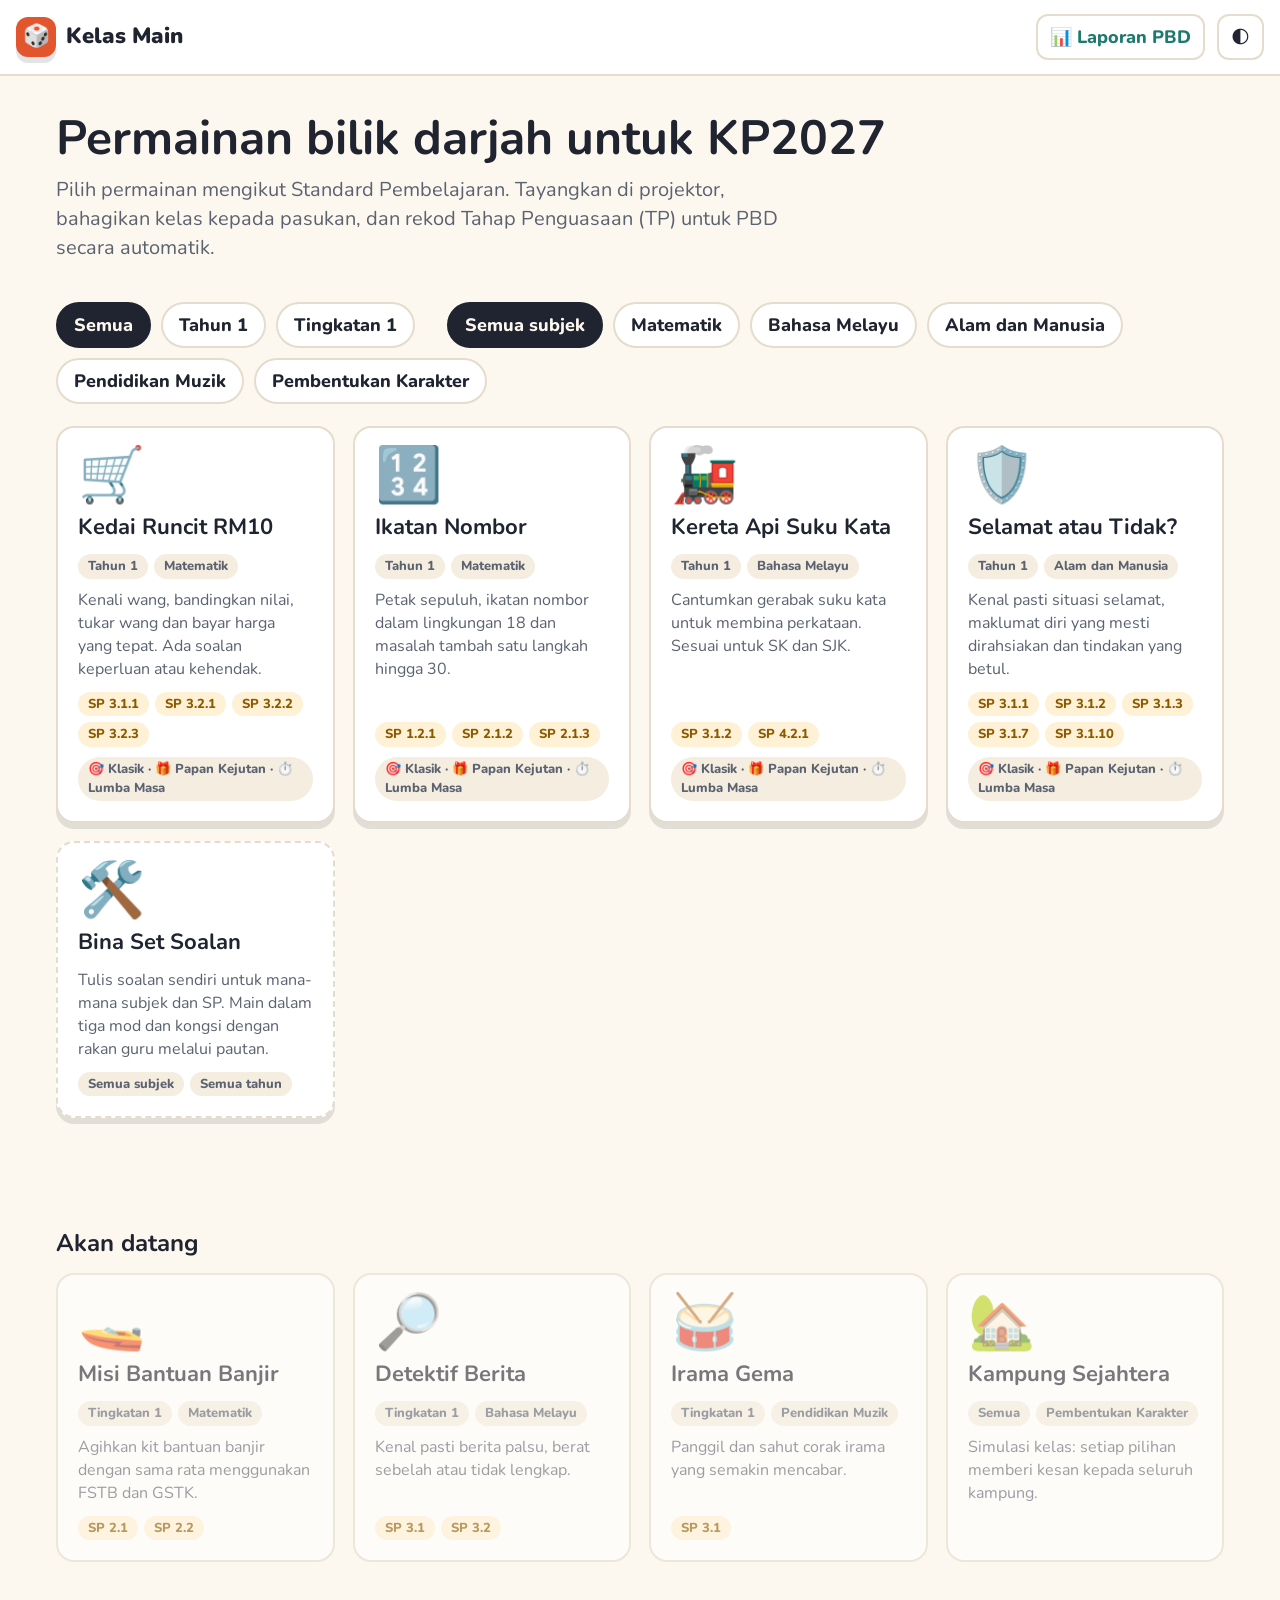
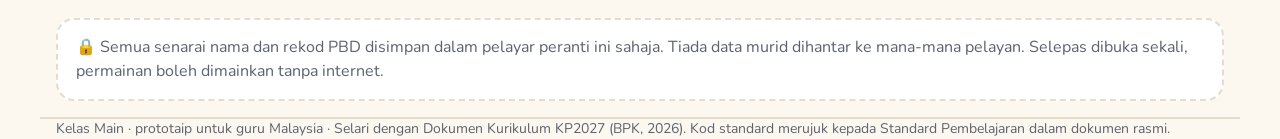
==== index.html @ 2e8f411c "Add play modes, teacher-made sets, teacher notes and big display Patterns adopted from leading class" ====
<!doctype html>
<html lang="ms">
<head>
  <meta charset="utf-8">
  <meta name="viewport" content="width=device-width, initial-scale=1">
  <title>Kelas Main</title>
  <meta name="description" content="Permainan bilik darjah percuma untuk guru Malaysia, selari dengan Kurikulum Persekolahan 2027 (KP2027). Sedia untuk projektor dan boleh digunakan tanpa internet.">
  <meta name="theme-color" content="#e2552d">
  <link rel="icon" href="icon.svg" type="image/svg+xml">
  <link rel="manifest" href="manifest.webmanifest">
  <link rel="preconnect" href="https://fonts.googleapis.com">
  <link rel="preconnect" href="https://fonts.gstatic.com" crossorigin>
  <link href="https://fonts.googleapis.com/css2?family=Nunito:wght@600;700;800;900&display=swap" rel="stylesheet">
  <link rel="stylesheet" href="css/app.css">
</head>
<body>
  <header class="topbar">
    <a class="logo" href="./"><span class="logo-mark">🎲</span>Kelas Main</a>
    <span class="spacer"></span>
    <a class="icon-btn" href="laporan.html" style="text-decoration:none">📊 Laporan PBD</a>
    <button class="icon-btn" id="theme" type="button" title="Tema terang atau gelap">🌓</button>
  </header>

  <main class="wrap">
    <section class="hero">
      <h1>Permainan bilik darjah untuk KP2027</h1>
      <p>Pilih permainan mengikut Standard Pembelajaran. Tayangkan di projektor, bahagikan kelas kepada pasukan, dan rekod Tahap Penguasaan (TP) untuk PBD secara automatik.</p>
    </section>

    <div class="filters" id="filters" role="group" aria-label="Tapis permainan"></div>
    <div class="grid" id="ready"></div>

    <h2 class="section-title" id="mineTitle" hidden>📝 Set saya</h2>
    <div class="grid" id="mine"></div>

    <h2 class="section-title">Akan datang</h2>
    <div class="grid" id="soon"></div>

    <p class="note">🔒 Semua senarai nama dan rekod PBD disimpan dalam pelayar peranti ini sahaja. Tiada data murid dihantar ke mana-mana pelayan. Selepas dibuka sekali, permainan boleh dimainkan tanpa internet.</p>
  </main>

  <footer class="wrap">
    Kelas Main · prototaip untuk guru Malaysia · Selari dengan Dokumen Kurikulum KP2027 (BPK, 2026). Kod standard merujuk kepada Standard Pembelajaran dalam dokumen rasmi.
  </footer>

  <script type="module">
    import { h, store, applyTheme, cycleTheme, registerSW } from './js/core.js';
    import { GAMES } from './js/data.js';
    applyTheme(); registerSW();
    document.getElementById('theme').addEventListener('click', cycleTheme);

    const levels = ['Semua', ...new Set(GAMES.map((g) => g.level).filter((l) => l !== 'Semua'))];
    const subjects = ['Semua subjek', ...new Set(GAMES.map((g) => g.subject))];
    let level = store.get('home:level', 'Semua');
    let subject = store.get('home:subject', 'Semua subjek');

    const card = (g) => {
      const body = [
        h('div', { class: 'emoji' }, g.emoji),
        h('h3', {}, g.title),
        h('div', { class: 'tags' }, h('span', { class: 'tag' }, g.level), h('span', { class: 'tag' }, g.subject)),
        h('p', {}, g.desc),
        g.sp.length ? h('div', { class: 'tags' }, g.sp.map((s) => h('span', { class: 'tag sp' }, 'SP ' + s))) : null,
        g.ready ? h('div', { class: 'tags' }, h('span', { class: 'tag' }, '🎯 Klasik · 🎁 Papan Kejutan · ⏱️ Lumba Masa')) : null,
      ];
      return g.ready ? h('a', { class: 'card', href: `game.html?g=${g.id}` }, body) : h('div', { class: 'card soon', 'aria-disabled': 'true' }, body);
    };

    function render() {
      const fit = (g) => (level === 'Semua' || g.level === level || g.level === 'Semua') && (subject === 'Semua subjek' || g.subject === subject);
      const chip = (label, current, set) => {
        const b = h('button', { class: 'chip', type: 'button', 'aria-pressed': String(label === current) }, label);
        b.addEventListener('click', () => { set(label); render(); });
        return b;
      };
      document.getElementById('filters').replaceChildren(
        ...levels.map((l) => chip(l, level, (v) => { level = v; store.set('home:level', v); })),
        h('span', { style: { width: '12px' } }),
        ...subjects.map((s) => chip(s, subject, (v) => { subject = v; store.set('home:subject', v); })));
      const ready = GAMES.filter((g) => g.ready && fit(g));
      const make = h('a', { class: 'card make', href: 'bina.html' },
        h('div', { class: 'emoji' }, '🛠️'), h('h3', {}, 'Bina Set Soalan'),
        h('p', {}, 'Tulis soalan sendiri untuk mana-mana subjek dan SP. Main dalam tiga mod dan kongsi dengan rakan guru melalui pautan.'),
        h('div', { class: 'tags' }, h('span', { class: 'tag' }, 'Semua subjek'), h('span', { class: 'tag' }, 'Semua tahun')));
      document.getElementById('ready').replaceChildren(...ready.map(card), make);
      const sets = store.get('sets', []).filter((s) => (level === 'Semua' || s.year === level) && (subject === 'Semua subjek' || s.subject === subject));
      document.getElementById('mineTitle').hidden = !sets.length;
      document.getElementById('mine').replaceChildren(...sets.map((s) => h('a', { class: 'card', href: `game.html?g=set&id=${encodeURIComponent(s.id)}` },
        h('div', { class: 'emoji' }, s.items[0]?.e || '📝'), h('h3', {}, s.title),
        h('div', { class: 'tags' }, h('span', { class: 'tag' }, s.year), h('span', { class: 'tag' }, s.subject)),
        h('p', {}, `${s.items.length} soalan · TP${s.tp}`),
        s.sp.length ? h('div', { class: 'tags' }, s.sp.map((c) => h('span', { class: 'tag sp' }, 'SP ' + c))) : null)));
      document.getElementById('soon').replaceChildren(...GAMES.filter((g) => !g.ready && fit(g)).map(card));
    }
    render();
  </script>
</body>
</html>
---- css/app.css ----
/* Kelas Main KP2027 - shared styles. Built for projectors: big type, high contrast. */
:root {
  --bg: #fdf8ef;
  --surface: #ffffff;
  --surface-2: #f4ede0;
  --ink: #1f2430;
  --ink-soft: #5b6270;
  --line: #e4dccd;
  --brand: #e2552d;
  --brand-ink: #ffffff;
  --accent: #1e7a6d;
  --ok: #138a4b;
  --ok-bg: #dcf5e6;
  --no: #c2341f;
  --no-bg: #fde3dd;
  --gold: #e8b33b;
  --shadow: 0 6px 0 rgba(31, 36, 48, .12);
  --radius: 18px;
  --font: "Nunito", "Segoe UI", system-ui, -apple-system, Roboto, sans-serif;
}
@media (prefers-color-scheme: dark) {
  :root:not([data-theme="light"]) {
    --bg: #171a21; --surface: #222631; --surface-2: #2b3040; --ink: #f3f1ec; --ink-soft: #b4b9c6;
    --line: #3a4052; --ok-bg: #173d29; --no-bg: #4a1f19; --shadow: 0 6px 0 rgba(0,0,0,.35);
  }
}
:root[data-theme="dark"] {
  --bg: #171a21; --surface: #222631; --surface-2: #2b3040; --ink: #f3f1ec; --ink-soft: #b4b9c6;
  --line: #3a4052; --ok-bg: #173d29; --no-bg: #4a1f19; --shadow: 0 6px 0 rgba(0,0,0,.35);
}

* { box-sizing: border-box; }
html, body { margin: 0; }
body {
  background: var(--bg); color: var(--ink); font-family: var(--font);
  font-size: 18px; line-height: 1.45; min-height: 100vh;
  -webkit-tap-highlight-color: transparent;
}
a { color: var(--accent); }
button { font: inherit; color: inherit; cursor: pointer; }
.wrap { max-width: 1200px; margin: 0 auto; padding: 0 16px; }

/* ---------- Top bar ---------- */
.topbar { display: flex; align-items: center; gap: 12px; padding: 14px 16px; border-bottom: 2px solid var(--line); background: var(--surface); position: sticky; top: 0; z-index: 20; }
.logo { display: flex; align-items: center; gap: 10px; font-weight: 900; font-size: 22px; text-decoration: none; color: var(--ink); }
.logo-mark { width: 40px; height: 40px; border-radius: 12px; background: var(--brand); color: #fff; display: grid; place-items: center; font-size: 22px; box-shadow: var(--shadow); }
.topbar .spacer { flex: 1; }
.icon-btn { border: 2px solid var(--line); background: var(--surface); border-radius: 12px; padding: 8px 12px; font-weight: 800; min-height: 44px; }
.icon-btn:hover { border-color: var(--ink-soft); }

/* ---------- Buttons ---------- */
.btn { border: 0; border-radius: 14px; padding: 14px 22px; font-weight: 900; font-size: 20px; background: var(--brand); color: var(--brand-ink); box-shadow: var(--shadow); transition: transform .08s; min-height: 52px; }
.btn:active { transform: translateY(3px); box-shadow: 0 3px 0 rgba(31,36,48,.12); }
.btn.secondary { background: var(--surface-2); color: var(--ink); }
.btn.green { background: var(--ok); }
.btn:disabled { opacity: .45; cursor: not-allowed; }

/* ---------- Home ---------- */
.hero { padding: 36px 0 18px; }
.hero h1 { font-size: clamp(30px, 5vw, 48px); line-height: 1.1; margin: 0 0 10px; }
.hero p { color: var(--ink-soft); max-width: 760px; margin: 0; font-size: 20px; }
.filters { display: flex; flex-wrap: wrap; gap: 10px; margin: 22px 0; }
.chip { border: 2px solid var(--line); background: var(--surface); border-radius: 999px; padding: 8px 16px; font-weight: 800; min-height: 44px; }
.chip[aria-pressed="true"] { background: var(--ink); color: var(--bg); border-color: var(--ink); }
.grid { display: grid; grid-template-columns: repeat(auto-fill, minmax(270px, 1fr)); gap: 18px; padding-bottom: 40px; }
.card { background: var(--surface); border: 2px solid var(--line); border-radius: var(--radius); padding: 20px; display: flex; flex-direction: column; gap: 10px; box-shadow: var(--shadow); text-decoration: none; color: var(--ink); transition: transform .12s; }
a.card:hover { transform: translateY(-3px); }
.card .emoji { font-size: 54px; line-height: 1; }
.card h3 { margin: 0; font-size: 22px; }
.card p { margin: 0; color: var(--ink-soft); font-size: 16px; flex: 1; }
.tags { display: flex; flex-wrap: wrap; gap: 6px; }
.tag { font-size: 13px; font-weight: 800; padding: 3px 10px; border-radius: 999px; background: var(--surface-2); color: var(--ink-soft); }
.tag.sp { background: #fff1d6; color: #8a5a00; }
.card.soon { opacity: .6; box-shadow: none; }
.section-title { font-size: 24px; margin: 28px 0 12px; }
.note { background: var(--surface); border: 2px dashed var(--line); border-radius: var(--radius); padding: 16px 18px; color: var(--ink-soft); font-size: 16px; }
footer { color: var(--ink-soft); font-size: 14px; padding: 24px 0 40px; border-top: 2px solid var(--line); margin-top: 20px; }

/* ---------- Game layout ---------- */
.game-head { display: flex; flex-wrap: wrap; align-items: center; gap: 10px; padding: 10px 16px; background: var(--surface); border-bottom: 2px solid var(--line); }
.game-head h1 { font-size: 22px; margin: 0; }
.scoreboard { display: flex; gap: 8px; flex-wrap: wrap; margin-left: auto; }
.team-pill { display: flex; align-items: center; gap: 6px; padding: 6px 12px; border-radius: 999px; border: 3px solid transparent; background: var(--surface-2); font-weight: 900; font-size: 18px; }
.team-pill.active { border-color: var(--team, var(--brand)); background: var(--surface); transform: scale(1.06); }
.team-pill .pts { font-variant-numeric: tabular-nums; }
.stage { max-width: 1100px; margin: 0 auto; padding: 22px 16px 60px; }
.turn-banner { display: inline-flex; align-items: center; gap: 10px; padding: 8px 18px; border-radius: 999px; color: #fff; font-weight: 900; font-size: 22px; margin-bottom: 14px; }
.progress { height: 10px; background: var(--surface-2); border-radius: 99px; overflow: hidden; margin-bottom: 18px; }
.progress > i { display: block; height: 100%; background: var(--accent); transition: width .3s; }
.prompt { font-size: clamp(26px, 4vw, 40px); font-weight: 900; line-height: 1.2; margin: 6px 0 20px; }
.prompt small { display: block; font-size: 20px; color: var(--ink-soft); font-weight: 700; margin-top: 6px; }
.play-area { display: flex; flex-direction: column; align-items: center; gap: 22px; }
.choices { display: grid; grid-template-columns: repeat(auto-fit, minmax(200px, 1fr)); gap: 14px; width: 100%; }
.choice { border: 3px solid var(--line); background: var(--surface); border-radius: var(--radius); padding: 18px; font-size: clamp(24px, 3.4vw, 36px); font-weight: 900; box-shadow: var(--shadow); min-height: 96px; display: flex; align-items: center; justify-content: center; gap: 10px; text-align: center; }
.choice:hover { border-color: var(--ink-soft); }
.choice .k { font-size: 16px; color: var(--ink-soft); border: 2px solid var(--line); border-radius: 8px; padding: 0 7px; }
.choice.right { background: var(--ok-bg); border-color: var(--ok); }
.choice.wrong { background: var(--no-bg); border-color: var(--no); }
.big-emoji { font-size: clamp(90px, 14vw, 150px); line-height: 1; }

/* ---------- Setup ---------- */
.panel { background: var(--surface); border: 2px solid var(--line); border-radius: var(--radius); padding: 22px; box-shadow: var(--shadow); margin-bottom: 18px; }
.panel h2 { margin: 0 0 12px; font-size: 24px; }
.row { display: flex; flex-wrap: wrap; gap: 10px; align-items: center; }
.opt { border: 3px solid var(--line); background: var(--surface); border-radius: 14px; padding: 12px 16px; font-weight: 800; min-height: 52px; text-align: left; }
.opt[aria-pressed="true"] { border-color: var(--brand); background: #fff1ea; color: #1f2430; }
.opt small { display: block; font-weight: 700; color: var(--ink-soft); font-size: 14px; }
.opt[aria-pressed="true"] small { color: #5b6270; }
.teams-preview { display: grid; grid-template-columns: repeat(auto-fit, minmax(200px, 1fr)); gap: 10px; margin-top: 12px; }
.team-box { border: 3px solid var(--team); border-radius: 14px; padding: 10px 12px; }
.team-box b { display: block; margin-bottom: 4px; }
.team-box span { font-size: 14px; color: var(--ink-soft); }
select, input[type=text], textarea { font: inherit; font-size: 18px; padding: 10px 12px; border-radius: 12px; border: 2px solid var(--line); background: var(--surface); color: var(--ink); min-height: 48px; }
textarea { width: 100%; min-height: 180px; }
label.inline { display: flex; align-items: center; gap: 8px; font-weight: 700; }

/* ---------- Feedback overlay ---------- */
.overlay { position: fixed; inset: 0; background: rgba(15, 18, 25, .55); display: grid; place-items: center; z-index: 50; padding: 16px; }
.feedback { background: var(--surface); border-radius: 26px; padding: 30px 34px; text-align: center; max-width: 640px; width: 100%; box-shadow: 0 20px 60px rgba(0,0,0,.3); animation: pop .25s ease-out; }
.feedback .big { font-size: 64px; }
.feedback h2 { font-size: 40px; margin: 6px 0; }
.feedback p { font-size: 22px; color: var(--ink-soft); margin: 6px 0 20px; }
.feedback.ok h2 { color: var(--ok); }
.feedback.no h2 { color: var(--no); }
@keyframes pop { from { transform: scale(.85); opacity: 0; } to { transform: scale(1); opacity: 1; } }

/* ---------- End screen ---------- */
.results { width: 100%; border-collapse: collapse; font-size: 18px; }
.results th, .results td { padding: 10px 8px; border-bottom: 2px solid var(--line); text-align: left; vertical-align: top; }
.results th { font-size: 14px; text-transform: uppercase; letter-spacing: .04em; color: var(--ink-soft); }
.adab { display: flex; flex-direction: column; gap: 4px; font-size: 15px; }
.winner { font-size: clamp(34px, 5vw, 54px); font-weight: 900; margin: 0 0 6px; }
.tp-badge { display: inline-block; padding: 2px 10px; border-radius: 8px; background: var(--surface-2); font-weight: 900; }

/* ---------- Money ---------- */
.money-row { display: flex; flex-wrap: wrap; gap: 14px; justify-content: center; align-items: center; min-height: 100px; }
.note-m { width: 170px; height: 86px; border-radius: 10px; color: #fff; font-weight: 900; font-size: 30px; display: flex; align-items: center; justify-content: flex-end; padding-right: 18px; position: relative; box-shadow: var(--shadow); border: 3px solid rgba(255,255,255,.5); }
.note-m::before { content: ""; position: absolute; left: 10px; top: 10px; width: 34px; height: 34px; border-radius: 50%; border: 3px solid rgba(255,255,255,.55); }
.note-m.rm1 { background: linear-gradient(135deg, #2a5db0, #1b3f80); }
.note-m.rm5 { background: linear-gradient(135deg, #2f8f4e, #1d6534); }
.note-m.rm10 { background: linear-gradient(135deg, #c8352b, #8f1f18); }
.coin-m { width: 86px; height: 86px; border-radius: 50%; display: flex; align-items: center; justify-content: center; font-weight: 900; font-size: 20px; text-align: center; line-height: 1; box-shadow: var(--shadow), inset 0 0 0 5px rgba(255,255,255,.35); color: #2b2b2b; }
.coin-m.silver { background: radial-gradient(circle at 35% 30%, #f5f6f7, #a9adb3); }
.coin-m.gold { background: radial-gradient(circle at 35% 30%, #fbe7a2, #c9962a); }
.coin-m.c5 { width: 70px; height: 70px; font-size: 17px; }
.money-btn { border: 0; background: none; padding: 0; }
.money-btn:active { transform: scale(.94); }
.group { border: 3px dashed var(--line); border-radius: 18px; padding: 14px; min-width: 260px; }
.group h3 { margin: 0 0 8px; text-align: center; font-size: 24px; }
.tray { display: flex; flex-wrap: wrap; gap: 8px; justify-content: center; min-height: 96px; width: 100%; background: var(--surface-2); border-radius: 18px; padding: 10px; }
.paybar { display: flex; flex-wrap: wrap; gap: 12px; align-items: center; justify-content: center; font-size: 28px; font-weight: 900; }
.price-tag { display: inline-flex; align-items: center; gap: 12px; background: var(--surface); border: 3px solid var(--gold); border-radius: 18px; padding: 10px 22px; font-size: 34px; font-weight: 900; }

/* ---------- Ten frame ---------- */
.tenframe { display: grid; grid-template-columns: repeat(5, 64px); gap: 6px; padding: 8px; background: var(--surface-2); border-radius: 14px; }
.tenframe i { width: 64px; height: 64px; border-radius: 10px; background: var(--surface); border: 2px solid var(--line); display: grid; place-items: center; }
.tenframe i.on::after { content: ""; width: 44px; height: 44px; border-radius: 50%; background: var(--brand); }
.tenframe i.on.b::after { background: var(--accent); }
.frames { display: flex; gap: 16px; flex-wrap: wrap; justify-content: center; }
.equation { font-size: clamp(44px, 7vw, 76px); font-weight: 900; letter-spacing: .02em; }
.equation .blank { display: inline-block; min-width: 1.4em; border-bottom: 6px solid var(--brand); text-align: center; color: var(--brand); }

/* ---------- Syllable train ---------- */
.train { display: flex; align-items: flex-end; gap: 6px; flex-wrap: wrap; justify-content: center; min-height: 130px; }
.engine { font-size: 92px; line-height: 1; }
.wagon { min-width: 120px; height: 96px; border-radius: 14px 14px 8px 8px; background: var(--accent); color: #fff; font-size: 40px; font-weight: 900; display: grid; place-items: center; position: relative; padding: 0 14px; }
.wagon::before, .wagon::after { content: ""; position: absolute; bottom: -14px; width: 26px; height: 26px; border-radius: 50%; background: var(--ink); border: 4px solid var(--surface); }
.wagon::before { left: 14px; } .wagon::after { right: 14px; }
.wagon.empty { background: transparent; border: 4px dashed var(--line); color: var(--ink-soft); }
.syl-pool { display: flex; flex-wrap: wrap; gap: 14px; justify-content: center; }
.syl { border: 3px solid var(--line); background: var(--surface); border-radius: 16px; padding: 14px 26px; font-size: 40px; font-weight: 900; box-shadow: var(--shadow); min-width: 110px; }
.syl:disabled { opacity: .3; }
.word-gap { font-size: clamp(48px, 8vw, 84px); font-weight: 900; letter-spacing: .04em; }
.word-gap .blank { color: var(--brand); border-bottom: 6px solid var(--brand); padding: 0 8px; }

/* ---------- Scenario ---------- */
.scenario { background: var(--surface); border: 3px solid var(--line); border-radius: 26px; padding: 26px; text-align: center; max-width: 820px; width: 100%; box-shadow: var(--shadow); }
.scenario .big-emoji { margin-bottom: 8px; }
.scenario p { font-size: clamp(24px, 3.4vw, 34px); font-weight: 800; margin: 0; }
.choice.safe { border-color: #7ccf9d; }
.choice.unsafe { border-color: #f0a090; }

/* ---------- Report ---------- */
.tabs { display: flex; gap: 8px; margin: 18px 0; flex-wrap: wrap; }
.table-wrap { overflow-x: auto; background: var(--surface); border-radius: var(--radius); border: 2px solid var(--line); }
.table-wrap table { min-width: 640px; }
.empty { text-align: center; color: var(--ink-soft); padding: 30px; }

/* ---------- Confetti ---------- */
.confetti { position: fixed; top: -20px; width: 12px; height: 18px; z-index: 60; pointer-events: none; animation: fall linear forwards; }
@keyframes fall { to { transform: translateY(110vh) rotate(720deg); } }
@media (prefers-reduced-motion: reduce) { .confetti { display: none; } * { animation-duration: .01ms !important; transition: none !important; } }

@media (max-width: 640px) {
  body { font-size: 16px; }
  .choices { grid-template-columns: 1fr 1fr; }
  .choice { min-height: 80px; padding: 12px; }
  .tenframe { grid-template-columns: repeat(5, 46px); } .tenframe i { width: 46px; height: 46px; } .tenframe i.on::after { width: 30px; height: 30px; }
  .note-m { width: 130px; height: 66px; font-size: 24px; }
  .group { min-width: 0; width: 100%; }
}

/* ---------- Papan Kejutan (board) ---------- */
.board { display: grid; gap: 12px; margin-top: 16px; }
.tile { border: 0; border-radius: 18px; min-height: 96px; font-size: clamp(34px, 5vw, 56px); font-weight: 900; color: #fff;
  background: linear-gradient(160deg, #3b82f6, #1d4ed8); box-shadow: var(--shadow); transition: transform .12s; }
.tile:nth-child(odd) { background: linear-gradient(160deg, #60a5fa, #2563eb); }
.tile:hover:not(:disabled) { transform: translateY(-3px) scale(1.02); }
.tile.done { background: var(--surface-2); color: var(--ink-soft); box-shadow: none; }
.tile.done.right { color: var(--ok); }
.tile.done.wrong { color: var(--no); }
.surprise-card { border: 6px solid var(--gold); }

/* ---------- Lumba Masa (timer) ---------- */
.clock-row { display: flex; align-items: center; gap: 14px; margin-bottom: 14px; }
.clock { font-size: 44px; font-weight: 900; font-variant-numeric: tabular-nums; background: var(--surface); border: 3px solid var(--line); border-radius: 18px; padding: 4px 18px; }
.clock.low { color: var(--no); border-color: var(--no); animation: pulse 1s infinite; }
@keyframes pulse { 50% { transform: scale(1.06); } }
.flash { position: fixed; top: 22%; left: 50%; transform: translateX(-50%); font-size: 56px; font-weight: 900; padding: 14px 30px; border-radius: 22px; z-index: 70; pointer-events: none; animation: pop .2s ease-out; }
.flash.ok { background: var(--ok); color: #fff; }
.flash.no { background: var(--no); color: #fff; }

/* ---------- Big display mode for projectors ---------- */
html.big .stage { zoom: 1.25; }
html.big .game-head { font-size: 20px; }
.icon-btn[aria-pressed="true"] { background: var(--ink); color: var(--bg); }

/* ---------- Teacher notes ---------- */
details.notes summary { font-weight: 900; font-size: 20px; cursor: pointer; }
details.notes ul { margin: 10px 0; padding-left: 22px; }
details.notes p { margin: 6px 0 0; color: var(--ink-soft); }

/* ---------- Set builder ---------- */
.form-grid { display: grid; grid-template-columns: repeat(auto-fit, minmax(220px, 1fr)); gap: 14px; }
.form-grid label { display: flex; flex-direction: column; gap: 6px; font-weight: 800; }
.form-grid label:first-child { grid-column: 1 / -1; }
.q-rows { display: flex; flex-direction: column; gap: 12px; margin-bottom: 14px; }
.q-row { display: grid; grid-template-columns: 72px 1fr auto; gap: 10px; align-items: start; border: 2px solid var(--line); border-radius: 14px; padding: 10px; }
.q-row textarea { min-height: 60px; }
.q-fields { display: grid; gap: 8px; }
.q-emoji { width: 72px; text-align: center; font-size: 28px; }
.card.make { border-style: dashed; }
@media (max-width: 640px) {
  .board { gap: 8px; } .tile { min-height: 70px; }
  .q-row { grid-template-columns: 56px 1fr; } .q-row > .icon-btn { grid-column: 2; justify-self: end; } .q-emoji { width: 56px; }
}
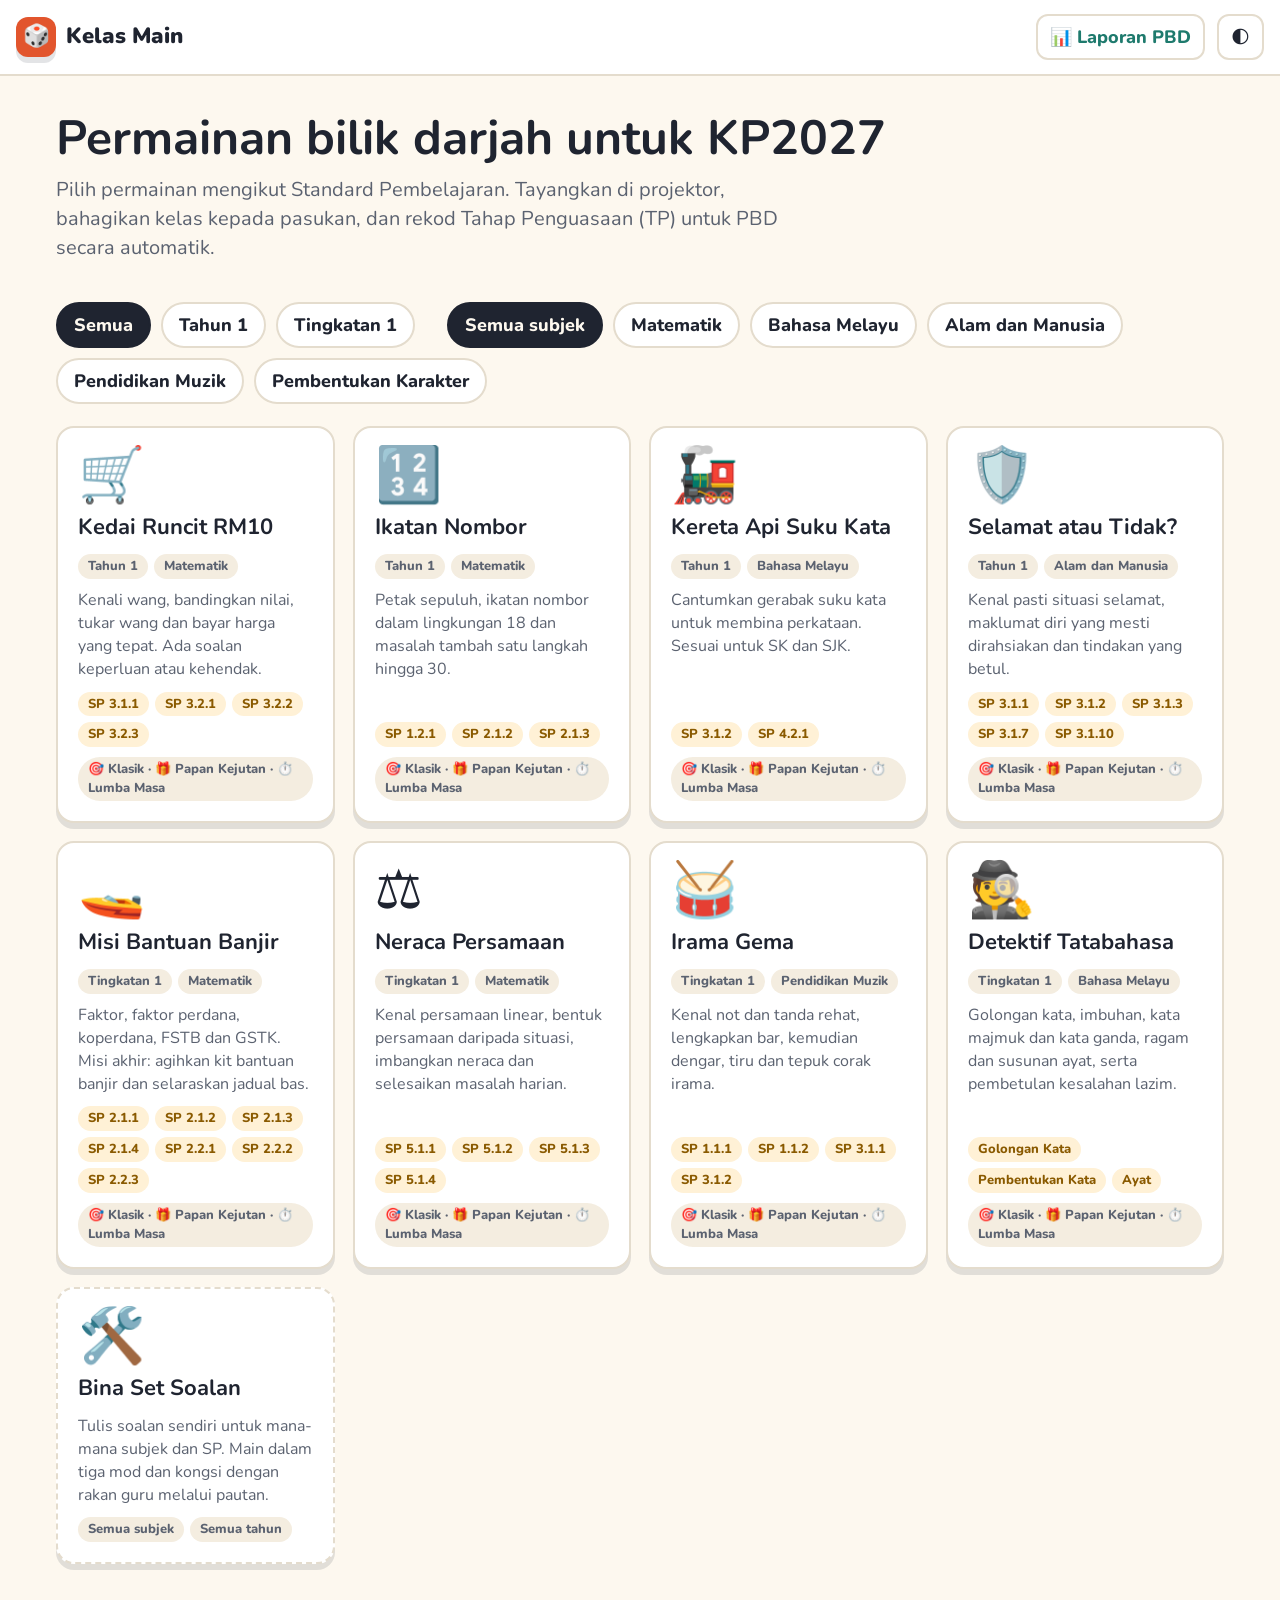
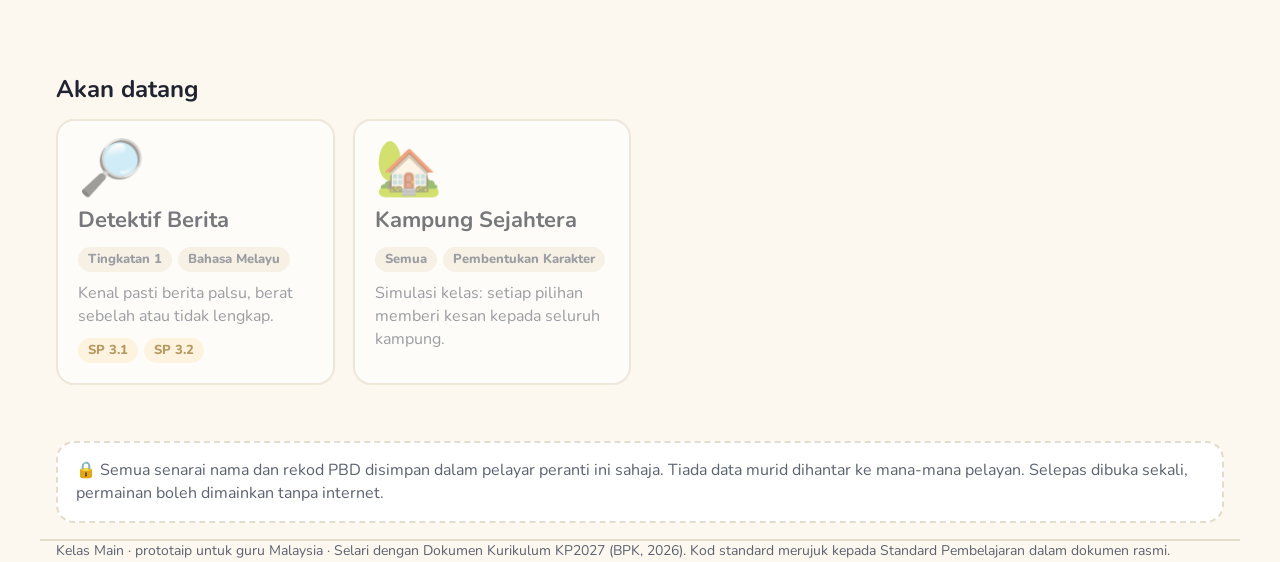
==== commit 10f2f4ce: "Add four Tingkatan 1 games - Misi Bantuan Banjir (Matematik 2.1-2.2): factors, primes, coprime, FSTB" ====
--- a/index.html
+++ b/index.html
@@ -46,6 +46,8 @@
   <script type="module">
     import { h, store, applyTheme, cycleTheme, registerSW } from './js/core.js';
     import { GAMES } from './js/data.js';
+    // Defined here, not imported: a visitor's service worker may still serve last version's data.js on the first load after an update.
+    const spLabel = (s) => (/^\d/.test(s) ? 'SP ' + s : s);
     applyTheme(); registerSW();
     document.getElementById('theme').addEventListener('click', cycleTheme);
 
@@ -60,7 +62,7 @@
         h('h3', {}, g.title),
         h('div', { class: 'tags' }, h('span', { class: 'tag' }, g.level), h('span', { class: 'tag' }, g.subject)),
         h('p', {}, g.desc),
-        g.sp.length ? h('div', { class: 'tags' }, g.sp.map((s) => h('span', { class: 'tag sp' }, 'SP ' + s))) : null,
+        g.sp.length ? h('div', { class: 'tags' }, g.sp.map((s) => h('span', { class: 'tag sp' }, spLabel(s)))) : null,
         g.ready ? h('div', { class: 'tags' }, h('span', { class: 'tag' }, '🎯 Klasik · 🎁 Papan Kejutan · ⏱️ Lumba Masa')) : null,
       ];
       return g.ready ? h('a', { class: 'card', href: `game.html?g=${g.id}` }, body) : h('div', { class: 'card soon', 'aria-disabled': 'true' }, body);
@@ -89,7 +91,7 @@
         h('div', { class: 'emoji' }, s.items[0]?.e || '📝'), h('h3', {}, s.title),
         h('div', { class: 'tags' }, h('span', { class: 'tag' }, s.year), h('span', { class: 'tag' }, s.subject)),
         h('p', {}, `${s.items.length} soalan · TP${s.tp}`),
-        s.sp.length ? h('div', { class: 'tags' }, s.sp.map((c) => h('span', { class: 'tag sp' }, 'SP ' + c))) : null)));
+        s.sp.length ? h('div', { class: 'tags' }, s.sp.map((c) => h('span', { class: 'tag sp' }, spLabel(c)))) : null)));
       document.getElementById('soon').replaceChildren(...GAMES.filter((g) => !g.ready && fit(g)).map(card));
     }
     render();
--- a/css/app.css
+++ b/css/app.css
@@ -180,6 +180,25 @@
 .choice.safe { border-color: #7ccf9d; }
 .choice.unsafe { border-color: #f0a090; }
 
+/* ---------- Tingkatan 1 ---------- */
+.num-row { display: flex; gap: 14px; flex-wrap: wrap; justify-content: center; }
+.num-chip { min-width: 110px; padding: 10px 22px; border-radius: 20px; background: var(--surface-2); border: 3px solid var(--line); font-size: clamp(44px, 7vw, 72px); font-weight: 900; text-align: center; }
+.equation.alg { font-family: "Cambria Math", "Times New Roman", serif; font-style: normal; }
+.balance { display: flex; align-items: flex-end; justify-content: center; gap: 10px; flex-wrap: wrap; }
+.pan { min-width: 180px; min-height: 84px; display: flex; flex-wrap: wrap; gap: 6px; align-items: flex-end; justify-content: center; padding: 8px 10px; border-bottom: 8px solid var(--ink); border-radius: 0 0 40px 40px; background: var(--surface-2); }
+.fulcrum { font-size: 56px; line-height: 1; }
+.xbox { width: 52px; height: 52px; border-radius: 10px; background: var(--brand); color: #fff; display: grid; place-items: center; font: italic 900 30px "Cambria Math", "Times New Roman", serif; }
+.wt { min-width: 52px; height: 52px; padding: 0 10px; border-radius: 26px 26px 10px 10px; background: var(--gold); color: #3a2a00; display: grid; place-items: center; font-size: 26px; font-weight: 900; }
+.notation { display: inline-flex; color: var(--ink); }
+.notation svg { max-width: 100%; height: auto; }
+.choices.notes .choice { color: var(--ink); }
+.choices.wide { grid-template-columns: 1fr; }
+.choices.long { grid-template-columns: 1fr; }
+.choices.long .choice { font-size: clamp(20px, 2.6vw, 28px); justify-content: flex-start; text-align: left; min-height: 72px; }
+.play-status { font-weight: 800; color: var(--ink-soft); }
+.sentence { font-size: clamp(28px, 4.2vw, 44px); font-weight: 800; line-height: 1.35; max-width: 900px; text-align: center; }
+.sentence mark { background: #ffe08a; color: #2b1d00; border-radius: 8px; padding: 0 8px; }
+
 /* ---------- Report ---------- */
 .tabs { display: flex; gap: 8px; margin: 18px 0; flex-wrap: wrap; }
 .table-wrap { overflow-x: auto; background: var(--surface); border-radius: var(--radius); border: 2px solid var(--line); }
@@ -195,6 +214,8 @@
   body { font-size: 16px; }
   .choices { grid-template-columns: 1fr 1fr; }
   .choice { min-height: 80px; padding: 12px; }
+  .pan { min-width: 120px; } .xbox, .wt { height: 40px; min-width: 40px; font-size: 22px; } .xbox { width: 40px; }
+  .choices.long, .choices.wide { grid-template-columns: 1fr; }
   .tenframe { grid-template-columns: repeat(5, 46px); } .tenframe i { width: 46px; height: 46px; } .tenframe i.on::after { width: 30px; height: 30px; }
   .note-m { width: 130px; height: 66px; font-size: 24px; }
   .group { min-width: 0; width: 100%; }
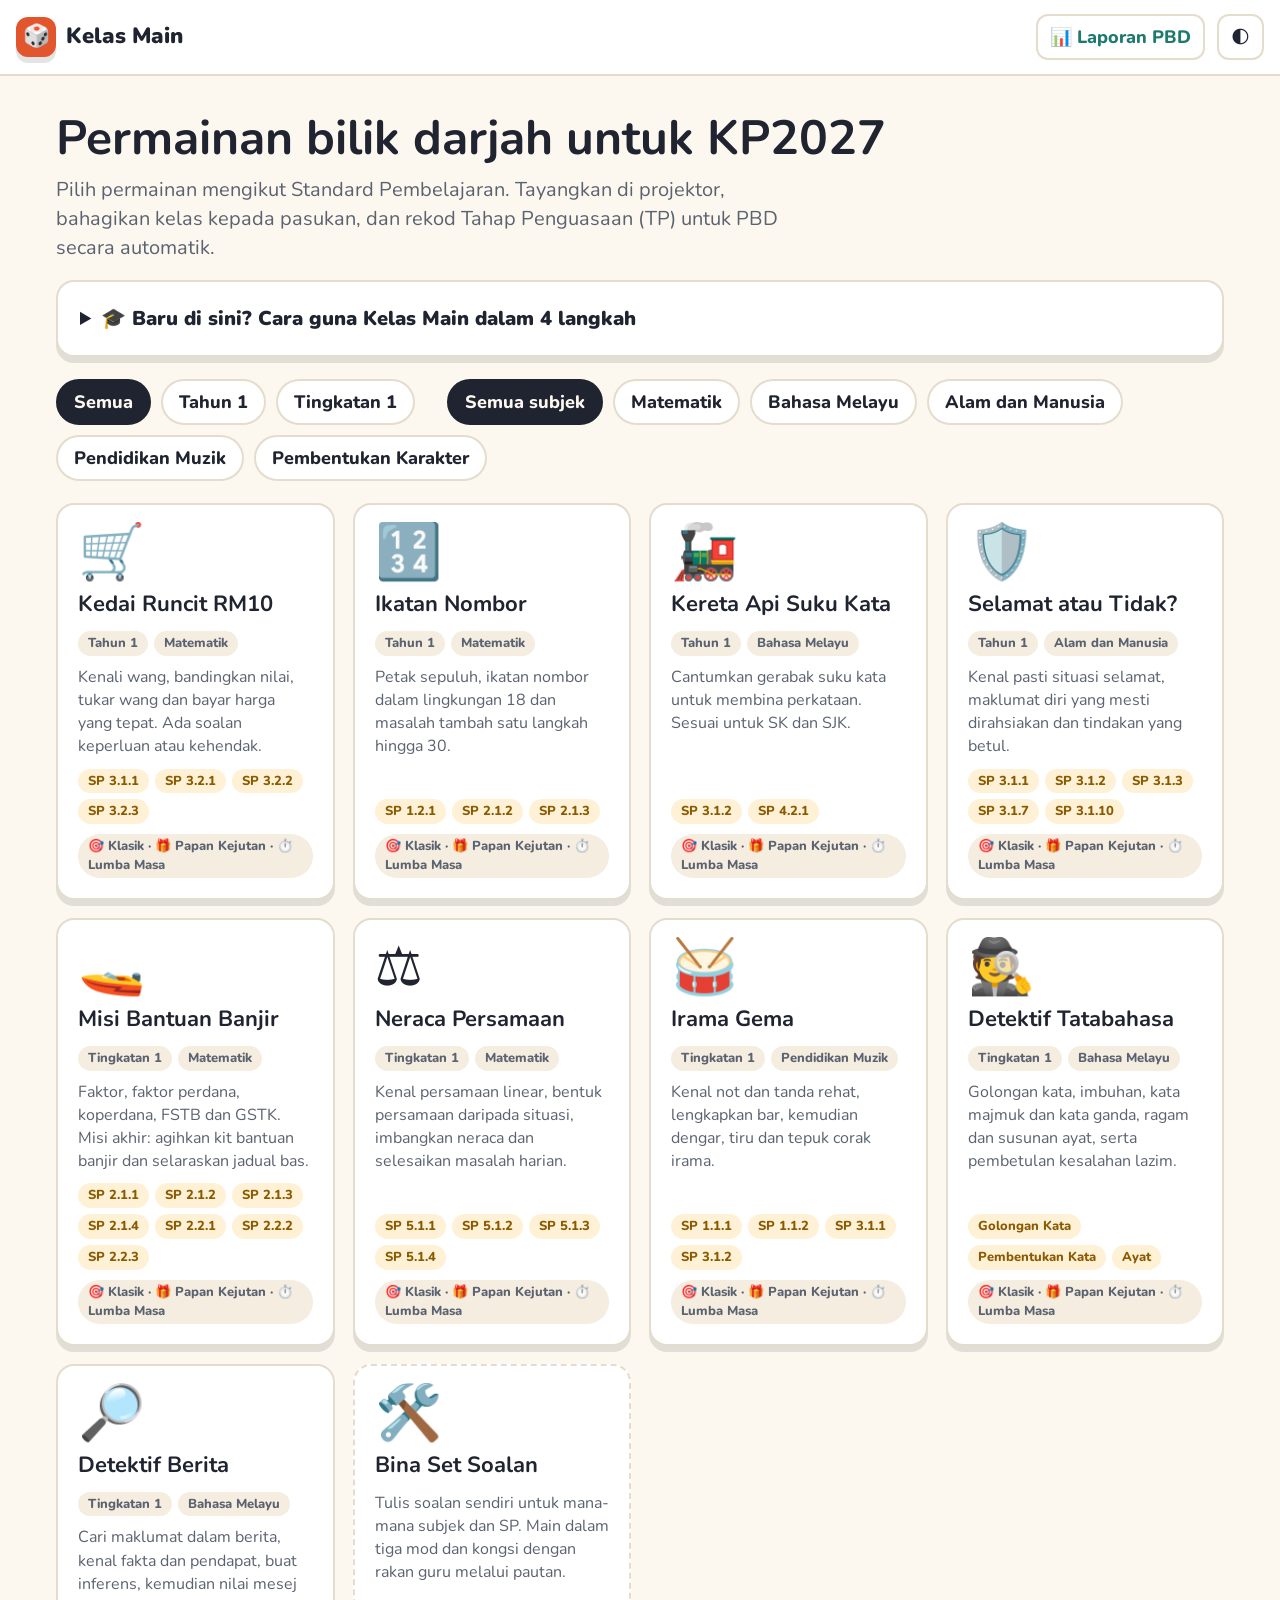
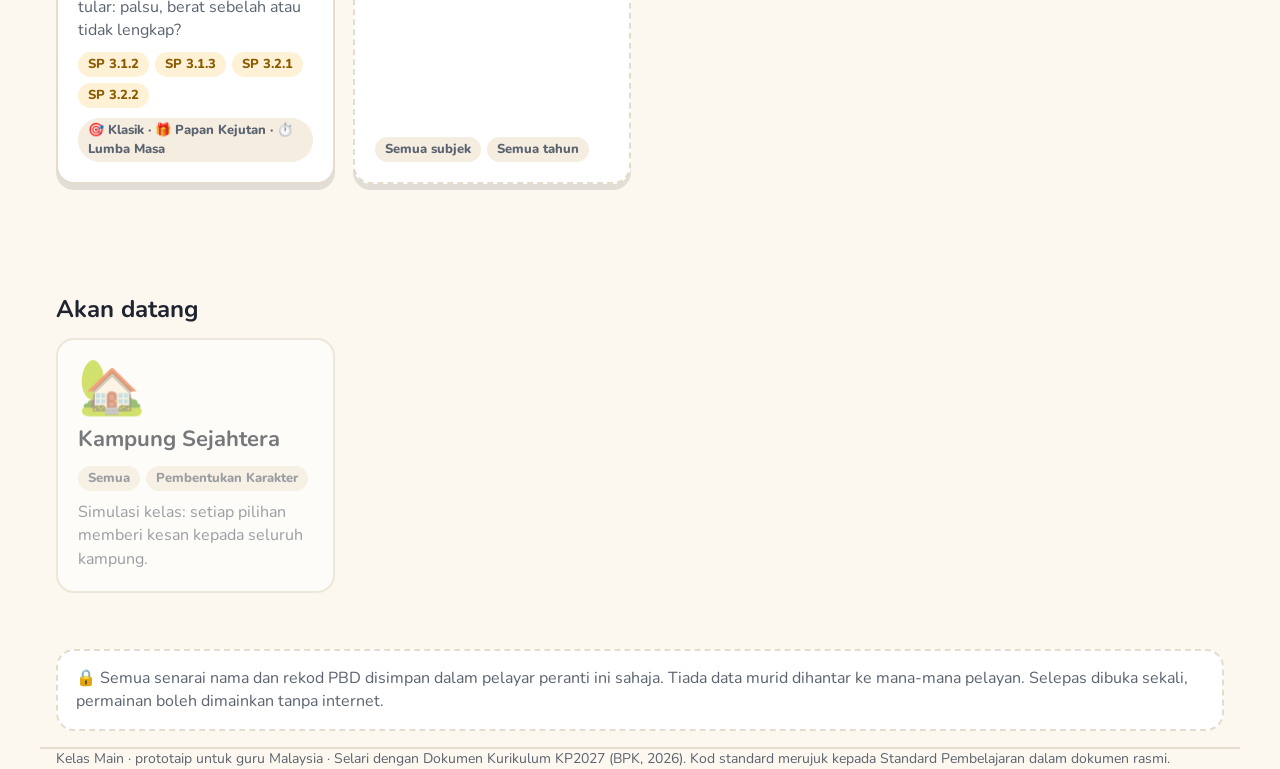
==== commit 3fea0532: "Add a tutorial to every game Opens on the first visit to each game, and again from the new Tutorial " ====
--- a/index.html
+++ b/index.html
@@ -26,6 +26,16 @@
       <h1>Permainan bilik darjah untuk KP2027</h1>
       <p>Pilih permainan mengikut Standard Pembelajaran. Tayangkan di projektor, bahagikan kelas kepada pasukan, dan rekod Tahap Penguasaan (TP) untuk PBD secara automatik.</p>
     </section>
+
+    <details class="panel quick-guide">
+      <summary>🎓 Baru di sini? Cara guna Kelas Main dalam 4 langkah</summary>
+      <ol class="guide-steps">
+        <li><span>🎮</span><b>Pilih permainan</b>Tapis mengikut tahun atau subjek. Setiap permainan dipadankan dengan Standard Pembelajaran KP2027.</li>
+        <li><span>🎓</span><b>Tonton tutorial</b>Tutorial terbuka pada kali pertama. Ada langkah untuk guru, langkah untuk murid dan satu soalan latihan. Buka semula dengan butang ❓.</li>
+        <li><span>📽️</span><b>Main bersama kelas</b>Tayangkan di projektor. Bahagikan kelas kepada pasukan. Murid menjawab secara lisan, guru menekan jawapan.</li>
+        <li><span>📊</span><b>Simpan rekod PBD</b>Selepas bermain, tandakan adab dan simpan TP pasukan ke Laporan PBD.</li>
+      </ol>
+    </details>
 
     <div class="filters" id="filters" role="group" aria-label="Tapis permainan"></div>
     <div class="grid" id="ready"></div>
--- a/css/app.css
+++ b/css/app.css
@@ -198,6 +198,21 @@
 .play-status { font-weight: 800; color: var(--ink-soft); }
 .sentence { font-size: clamp(28px, 4.2vw, 44px); font-weight: 800; line-height: 1.35; max-width: 900px; text-align: center; }
 .sentence mark { background: #ffe08a; color: #2b1d00; border-radius: 8px; padding: 0 8px; }
+.news, .post { background: var(--surface); border: 2px solid var(--line); border-radius: var(--radius); padding: 16px 22px; max-width: 920px; width: 100%; text-align: left; box-shadow: 0 4px 0 var(--line); }
+.news h3 { margin: 4px 0 8px; font-size: clamp(22px, 2.8vw, 32px); line-height: 1.2; }
+.news p, .post p { margin: 0; font-size: clamp(17px, 2vw, 24px); line-height: 1.5; }
+.news-src, .post-from { font-size: 15px; font-weight: 800; color: var(--ink-soft); }
+.post { border-left: 8px solid var(--brand); }
+.post-from { margin-bottom: 6px; }
+.news-row { display: grid; gap: 18px; width: 100%; max-width: 1240px; align-items: center; }
+.news-row .choices.long .choice { min-height: 60px; }
+@media (min-width: 900px) {
+  .news-row { grid-template-columns: 1.25fr 1fr; }
+  .news-row .choices { grid-template-columns: 1fr; gap: 10px; }
+  .news-row .choice, .news-row .choices.long .choice { min-height: 58px; font-size: clamp(19px, 1.6vw, 26px); padding: 10px 16px; }
+  .news-row .news h3 { font-size: clamp(20px, 1.8vw, 30px); }
+  .news-row .news p, .news-row .post p { font-size: clamp(17px, 1.5vw, 24px); line-height: 1.45; }
+}
 
 /* ---------- Report ---------- */
 .tabs { display: flex; gap: 8px; margin: 18px 0; flex-wrap: wrap; }
@@ -219,6 +234,7 @@
   .tenframe { grid-template-columns: repeat(5, 46px); } .tenframe i { width: 46px; height: 46px; } .tenframe i.on::after { width: 30px; height: 30px; }
   .note-m { width: 130px; height: 66px; font-size: 24px; }
   .group { min-width: 0; width: 100%; }
+  .news, .post { padding: 12px 14px; }
 }
 
 /* ---------- Papan Kejutan (board) ---------- */
@@ -245,6 +261,42 @@
 html.big .stage { zoom: 1.25; }
 html.big .game-head { font-size: 20px; }
 .icon-btn[aria-pressed="true"] { background: var(--ink); color: var(--bg); }
+
+/* ---------- Tutorial ---------- */
+.quick-guide summary { font-weight: 900; font-size: 20px; cursor: pointer; }
+.guide-steps { list-style: none; padding: 0; margin: 14px 0 0; display: grid; grid-template-columns: repeat(auto-fit, minmax(210px, 1fr)); gap: 12px; }
+.guide-steps li { background: var(--surface-2); border-radius: 16px; padding: 14px 16px; display: grid; gap: 4px; color: var(--ink-soft); line-height: 1.4; }
+.guide-steps span { font-size: 34px; }
+.guide-steps b { color: var(--ink); font-size: 19px; }
+.tut-open { width: 100%; justify-content: center; font-size: 22px; padding: 16px; margin-bottom: 16px; }
+.tut-back { align-items: start; overflow-y: auto; }
+.tut { background: var(--surface); color: var(--ink); border-radius: 26px; padding: 22px 26px; max-width: 980px; width: 100%; box-shadow: 0 20px 60px rgba(0,0,0,.3); animation: pop .25s ease-out; margin: auto; }
+.tut-head { display: flex; align-items: center; gap: 12px; justify-content: space-between; }
+.tut-head h2 { margin: 0; font-size: clamp(20px, 2.4vw, 30px); }
+.tut-tabs { display: flex; gap: 8px; margin: 14px 0; flex-wrap: wrap; }
+.tut-tabs .chip[aria-selected="true"] { background: var(--ink); color: var(--surface); }
+.tut-step { display: flex; gap: 20px; align-items: center; background: var(--surface-2); border-radius: 20px; padding: 18px 22px; }
+.tut-emoji { font-size: clamp(54px, 7vw, 84px); line-height: 1; }
+.tut-step small { font-weight: 800; color: var(--ink-soft); }
+.tut-step h3 { margin: 2px 0 6px; font-size: clamp(22px, 2.6vw, 32px); }
+.tut-step p { margin: 0; font-size: clamp(17px, 1.8vw, 23px); line-height: 1.45; }
+.tut-practice { margin-top: 16px; display: grid; gap: 14px; justify-items: center; }
+.tut-practice .prompt { font-size: clamp(22px, 2.6vw, 32px); }
+.tut-practice .play-area { width: 100%; }
+.tut-practice .choice { min-height: 64px; font-size: clamp(18px, 2vw, 24px); }
+.tut-fb { font-size: 19px; text-align: center; display: flex; flex-wrap: wrap; gap: 10px; align-items: center; justify-content: center; }
+.tut-fb:empty { display: none; }
+.tut-foot { display: flex; align-items: center; justify-content: space-between; gap: 12px; margin-top: 18px; }
+.tut-dots { display: flex; gap: 8px; flex-wrap: wrap; justify-content: center; }
+.tut-dot { width: 14px; height: 14px; border-radius: 50%; border: 0; background: var(--line); padding: 0; cursor: pointer; }
+.tut-dot.on { background: var(--brand); transform: scale(1.25); }
+@media (max-width: 640px) {
+  .tut { padding: 16px; border-radius: 18px; }
+  .tut-step { flex-direction: column; text-align: center; gap: 8px; padding: 14px; }
+  .tut-foot { flex-wrap: wrap; }
+  .tut-dots { order: -1; width: 100%; }
+  .tut-foot .btn { padding: 10px 14px; font-size: 16px; flex: 1; }
+}
 
 /* ---------- Teacher notes ---------- */
 details.notes summary { font-weight: 900; font-size: 20px; cursor: pointer; }
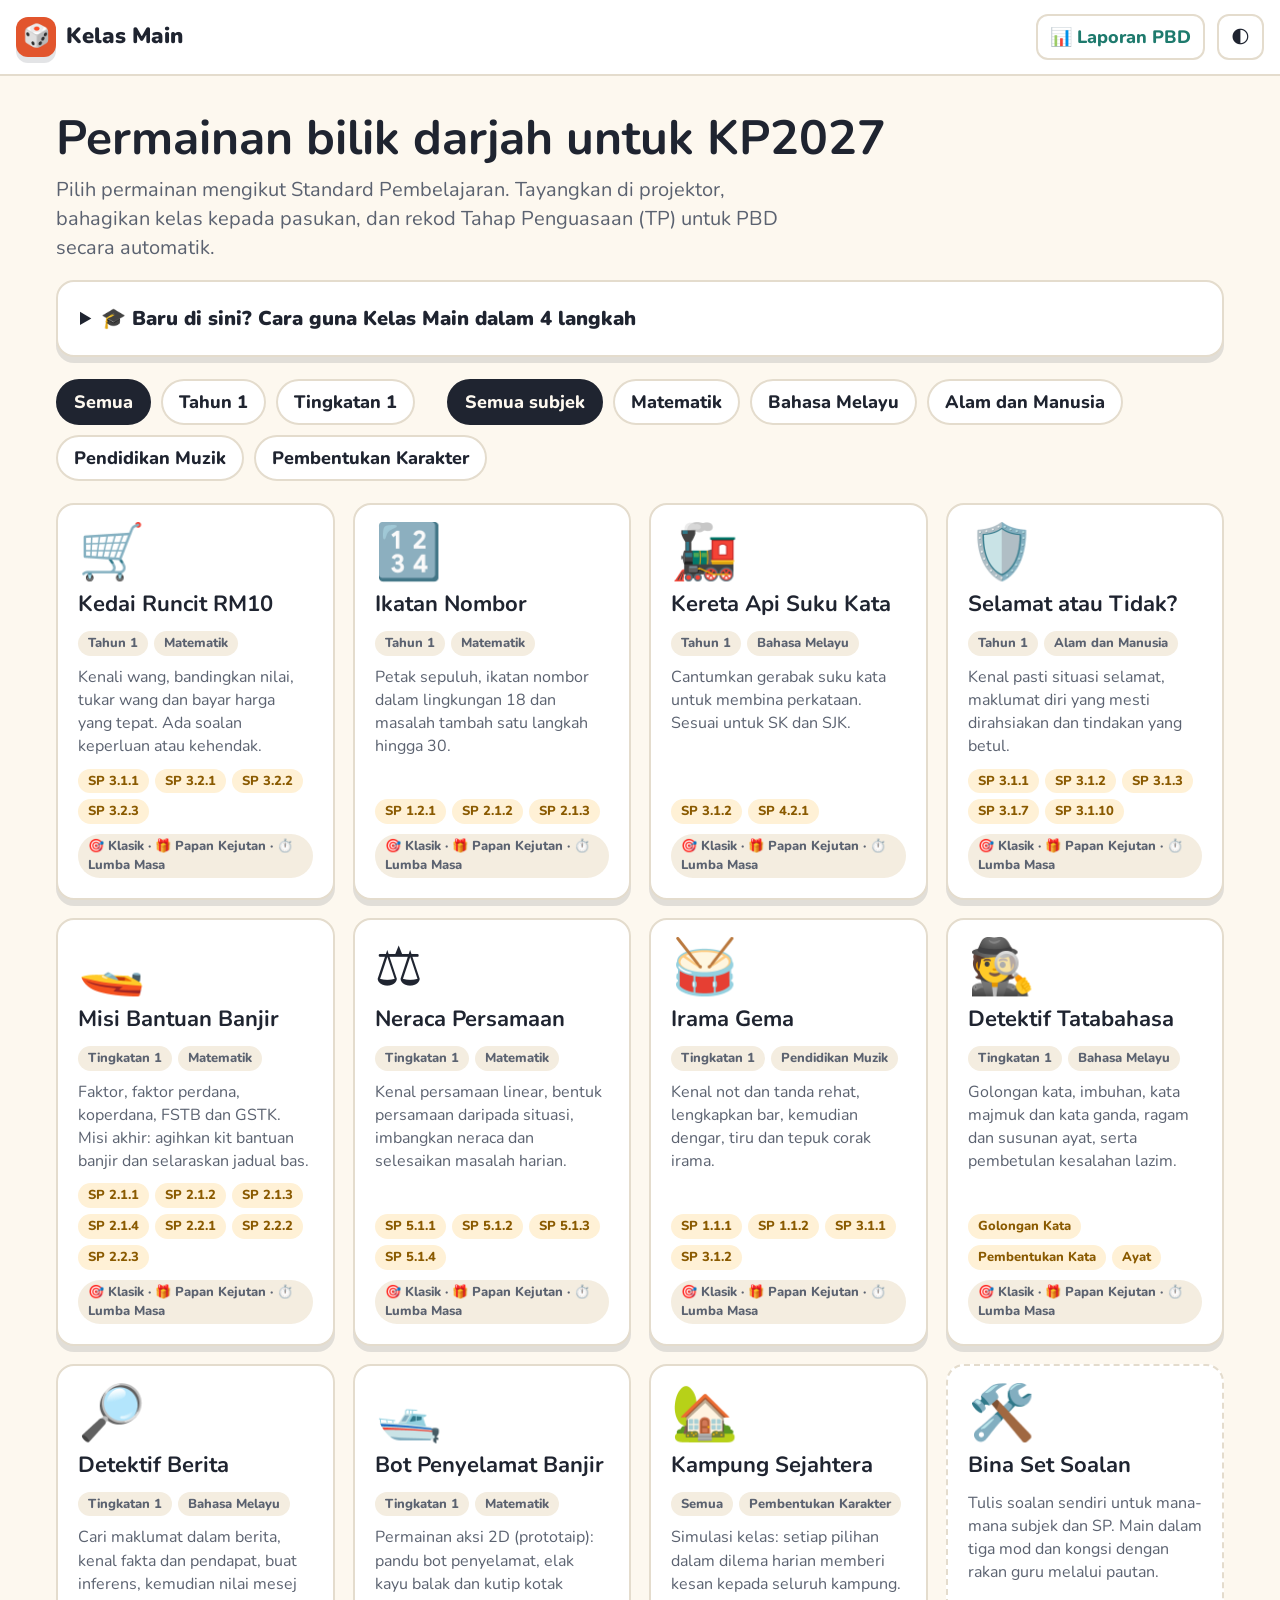
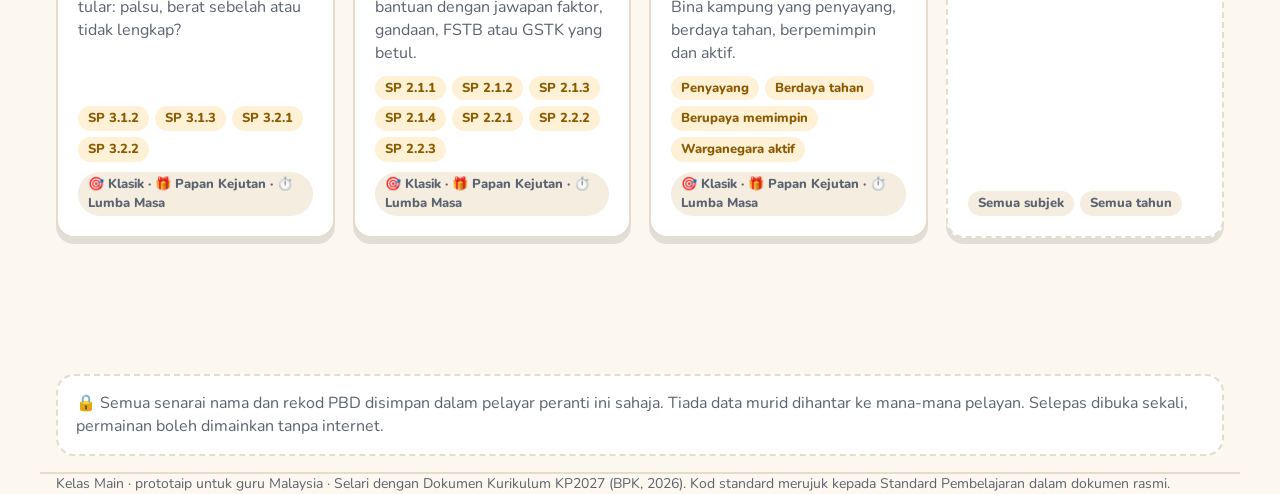
==== commit bd73ec67: "Add Kampung Sejahtera (Pembentukan Karakter, all levels) The class builds one shared village. Feelin" ====
--- a/index.html
+++ b/index.html
@@ -43,7 +43,7 @@
     <h2 class="section-title" id="mineTitle" hidden>📝 Set saya</h2>
     <div class="grid" id="mine"></div>
 
-    <h2 class="section-title">Akan datang</h2>
+    <h2 class="section-title" id="soonTitle">Akan datang</h2>
     <div class="grid" id="soon"></div>
 
     <p class="note">🔒 Semua senarai nama dan rekod PBD disimpan dalam pelayar peranti ini sahaja. Tiada data murid dihantar ke mana-mana pelayan. Selepas dibuka sekali, permainan boleh dimainkan tanpa internet.</p>
@@ -102,7 +102,9 @@
         h('div', { class: 'tags' }, h('span', { class: 'tag' }, s.year), h('span', { class: 'tag' }, s.subject)),
         h('p', {}, `${s.items.length} soalan · TP${s.tp}`),
         s.sp.length ? h('div', { class: 'tags' }, s.sp.map((c) => h('span', { class: 'tag sp' }, spLabel(c)))) : null)));
-      document.getElementById('soon').replaceChildren(...GAMES.filter((g) => !g.ready && fit(g)).map(card));
+      const soon = GAMES.filter((g) => !g.ready && fit(g));
+      document.getElementById('soon').replaceChildren(...soon.map(card));
+      document.getElementById('soonTitle').hidden = !soon.length;
     }
     render();
   </script>
--- a/css/app.css
+++ b/css/app.css
@@ -262,6 +262,29 @@
 html.big .game-head { font-size: 20px; }
 .icon-btn[aria-pressed="true"] { background: var(--ink); color: var(--bg); }
 
+/* ---------- Bot Penyelamat Banjir (2D) ---------- */
+.bot-wrap { width: 100%; max-width: 1100px; display: grid; gap: 10px; justify-items: center; }
+.bot-canvas { display: block; border-radius: 18px; box-shadow: var(--shadow); touch-action: none; cursor: pointer; max-width: 100%; }
+.bot-pad { display: flex; gap: 10px; justify-content: center; }
+.bot-pad .btn { min-width: 64px; }
+.bot-status { font-weight: 800; color: var(--ink-soft); text-align: center; min-height: 1.4em; }
+/* ---------- Kampung Sejahtera ---------- */
+.kampung { display: flex; align-items: center; gap: 12px; flex-wrap: wrap; justify-content: center; background: linear-gradient(#cfe8ff, #e9f6d8); color: #1f2430; border-radius: 18px; padding: 8px 14px; width: 100%; max-width: 980px; }
+.kampung .sky { font-size: 30px; }
+.kampung .plots { display: flex; gap: 2px; font-size: clamp(20px, 2.4vw, 30px); line-height: 1; }
+.kampung .meters { display: flex; gap: 10px; flex-wrap: wrap; justify-content: center; }
+.meter { display: inline-flex; align-items: center; gap: 4px; font-weight: 900; font-size: 15px; }
+.meter i { width: 46px; height: 9px; border-radius: 6px; background: rgba(0,0,0,.12); position: relative; overflow: hidden; }
+.meter i::after { content: ''; position: absolute; inset: 0; width: calc(var(--v) * 100%); background: #1f9d55; border-radius: 6px; transition: width .4s; }
+.k-card { display: flex; gap: 14px; align-items: center; background: var(--surface); border: 2px solid var(--line); border-radius: var(--radius); padding: 8px 18px; max-width: 980px; width: 100%; text-align: left; }
+.k-emoji { font-size: clamp(36px, 4vw, 52px); line-height: 1; }
+.k-card p { margin: 0; font-size: clamp(18px, 1.9vw, 25px); font-weight: 700; line-height: 1.35; }
+.k-explain { display: grid; gap: 10px; justify-items: center; }
+.fx-row { display: flex; gap: 6px; flex-wrap: wrap; justify-content: center; }
+.fx { border-radius: 999px; padding: 4px 12px; font-weight: 900; font-size: 16px; }
+.fx.up { background: #d8f3e3; color: #12643a; } .fx.down { background: #fde2e2; color: #9b1c1c; }
+.k-explain .kampung { padding: 6px 10px; }
+@media (min-width: 900px) { .choices.long.k-opts { grid-template-columns: 1fr 1fr; max-width: 1100px; } .choices.long.k-opts .choice { min-height: 64px; font-size: clamp(18px, 1.6vw, 24px); } }
 /* ---------- Tutorial ---------- */
 .quick-guide summary { font-weight: 900; font-size: 20px; cursor: pointer; }
 .guide-steps { list-style: none; padding: 0; margin: 14px 0 0; display: grid; grid-template-columns: repeat(auto-fit, minmax(210px, 1fr)); gap: 12px; }
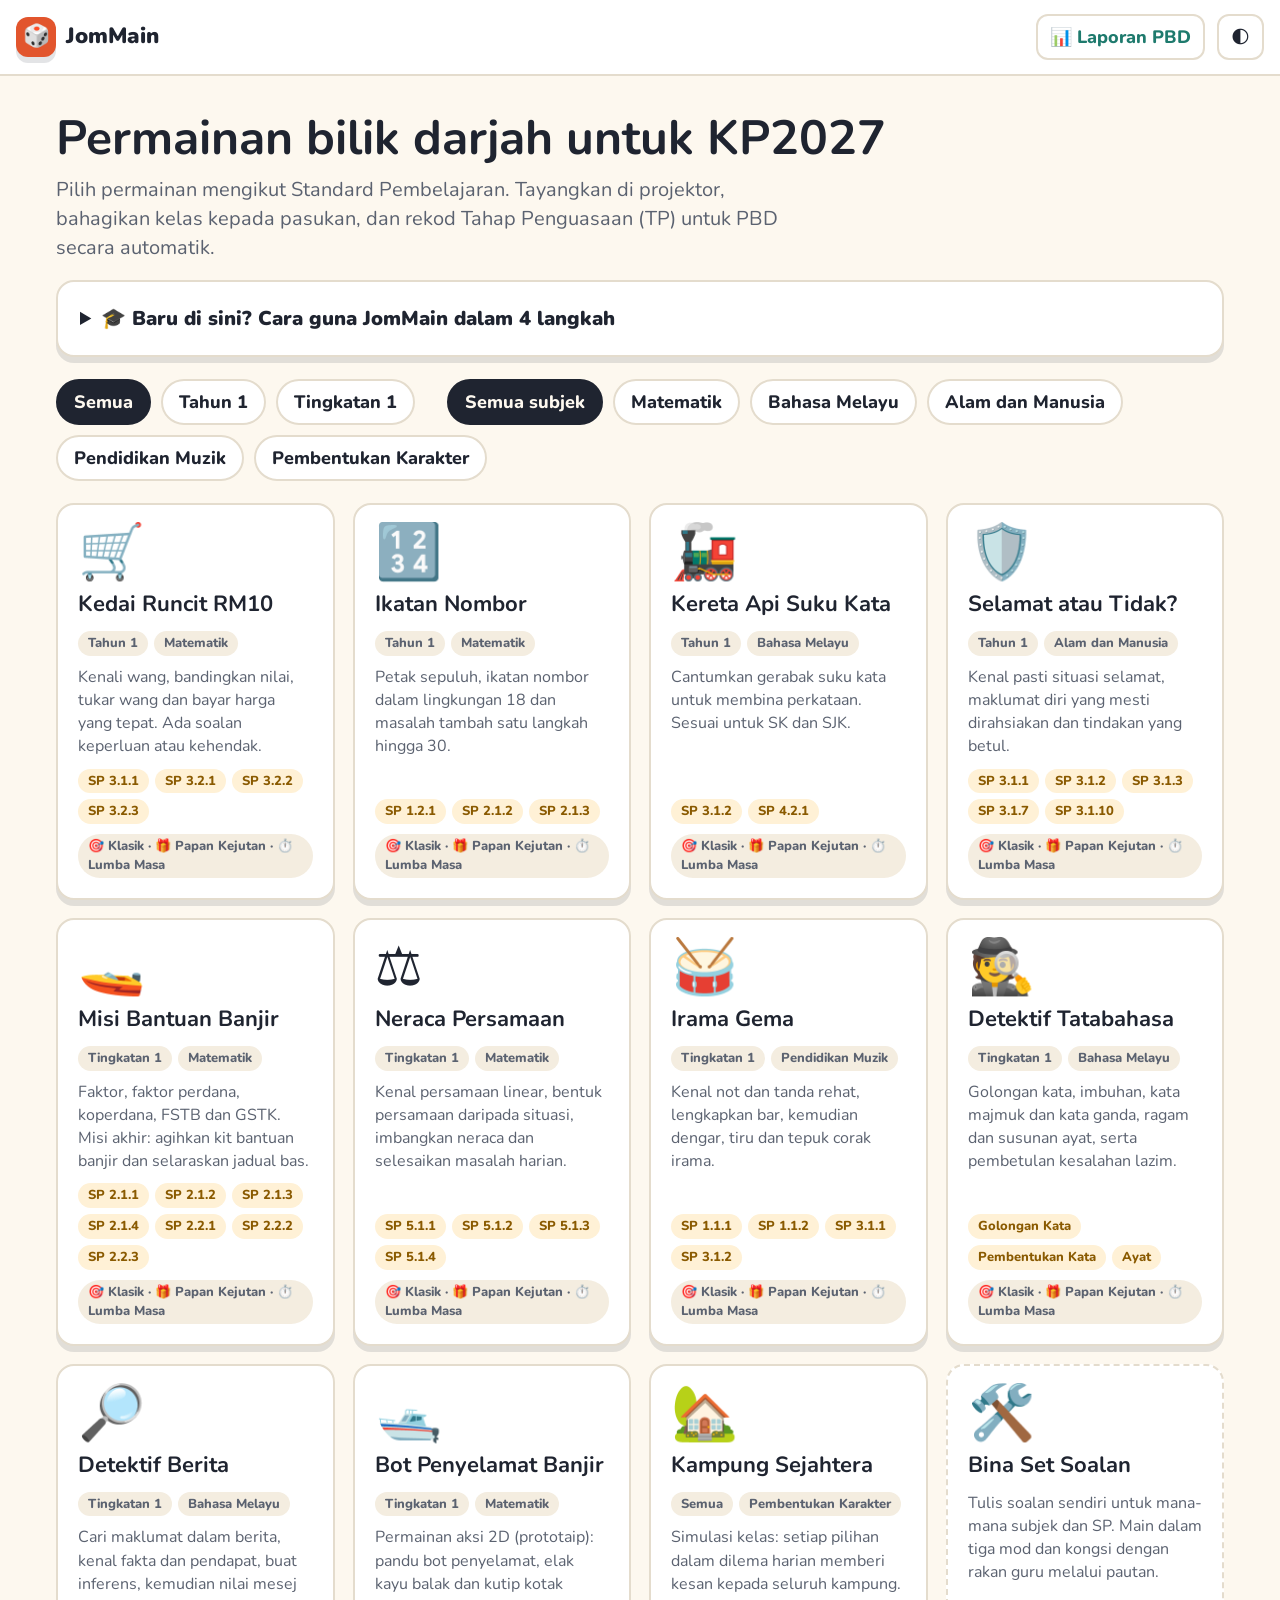
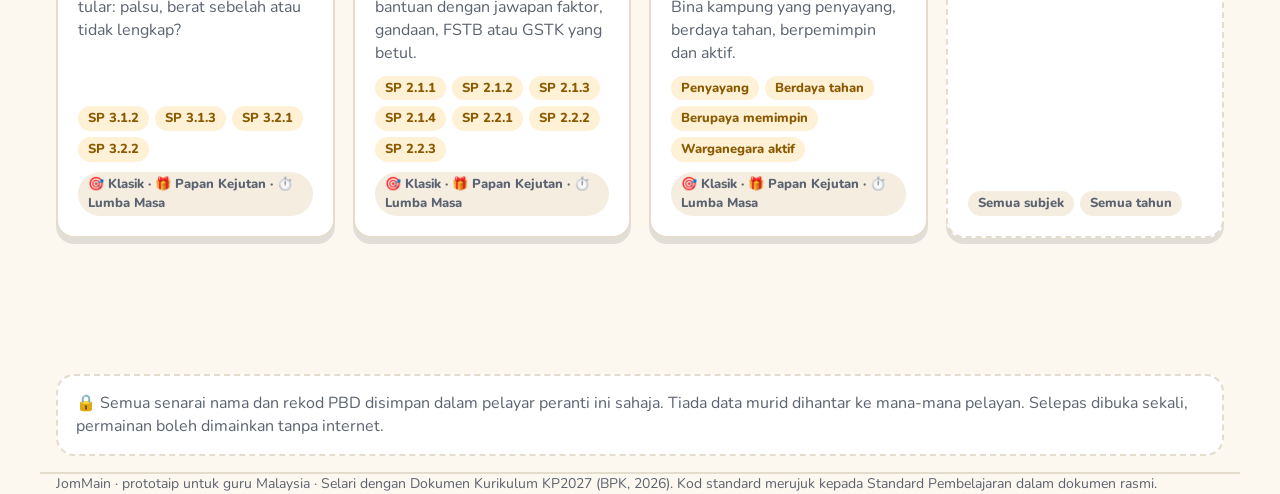
==== commit 7f287ff0: "Rename platform to JomMain Co-Authored-By: Claude Opus 5.5 <noreply@anthropic.com>" ====
--- a/index.html
+++ b/index.html
@@ -3,7 +3,7 @@
 <head>
   <meta charset="utf-8">
   <meta name="viewport" content="width=device-width, initial-scale=1">
-  <title>Kelas Main</title>
+  <title>JomMain</title>
   <meta name="description" content="Permainan bilik darjah percuma untuk guru Malaysia, selari dengan Kurikulum Persekolahan 2027 (KP2027). Sedia untuk projektor dan boleh digunakan tanpa internet.">
   <meta name="theme-color" content="#e2552d">
   <link rel="icon" href="icon.svg" type="image/svg+xml">
@@ -15,7 +15,7 @@
 </head>
 <body>
   <header class="topbar">
-    <a class="logo" href="./"><span class="logo-mark">🎲</span>Kelas Main</a>
+    <a class="logo" href="./"><span class="logo-mark">🎲</span>JomMain</a>
     <span class="spacer"></span>
     <a class="icon-btn" href="laporan.html" style="text-decoration:none">📊 Laporan PBD</a>
     <button class="icon-btn" id="theme" type="button" title="Tema terang atau gelap">🌓</button>
@@ -28,7 +28,7 @@
     </section>
 
     <details class="panel quick-guide">
-      <summary>🎓 Baru di sini? Cara guna Kelas Main dalam 4 langkah</summary>
+      <summary>🎓 Baru di sini? Cara guna JomMain dalam 4 langkah</summary>
       <ol class="guide-steps">
         <li><span>🎮</span><b>Pilih permainan</b>Tapis mengikut tahun atau subjek. Setiap permainan dipadankan dengan Standard Pembelajaran KP2027.</li>
         <li><span>🎓</span><b>Tonton tutorial</b>Tutorial terbuka pada kali pertama. Ada langkah untuk guru, langkah untuk murid dan satu soalan latihan. Buka semula dengan butang ❓.</li>
@@ -50,7 +50,7 @@
   </main>
 
   <footer class="wrap">
-    Kelas Main · prototaip untuk guru Malaysia · Selari dengan Dokumen Kurikulum KP2027 (BPK, 2026). Kod standard merujuk kepada Standard Pembelajaran dalam dokumen rasmi.
+    JomMain · prototaip untuk guru Malaysia · Selari dengan Dokumen Kurikulum KP2027 (BPK, 2026). Kod standard merujuk kepada Standard Pembelajaran dalam dokumen rasmi.
   </footer>
 
   <script type="module">
--- a/css/app.css
+++ b/css/app.css
@@ -1,4 +1,4 @@
-/* Kelas Main KP2027 - shared styles. Built for projectors: big type, high contrast. */
+/* JomMain KP2027 - shared styles. Built for projectors: big type, high contrast. */
 :root {
   --bg: #fdf8ef;
   --surface: #ffffff;
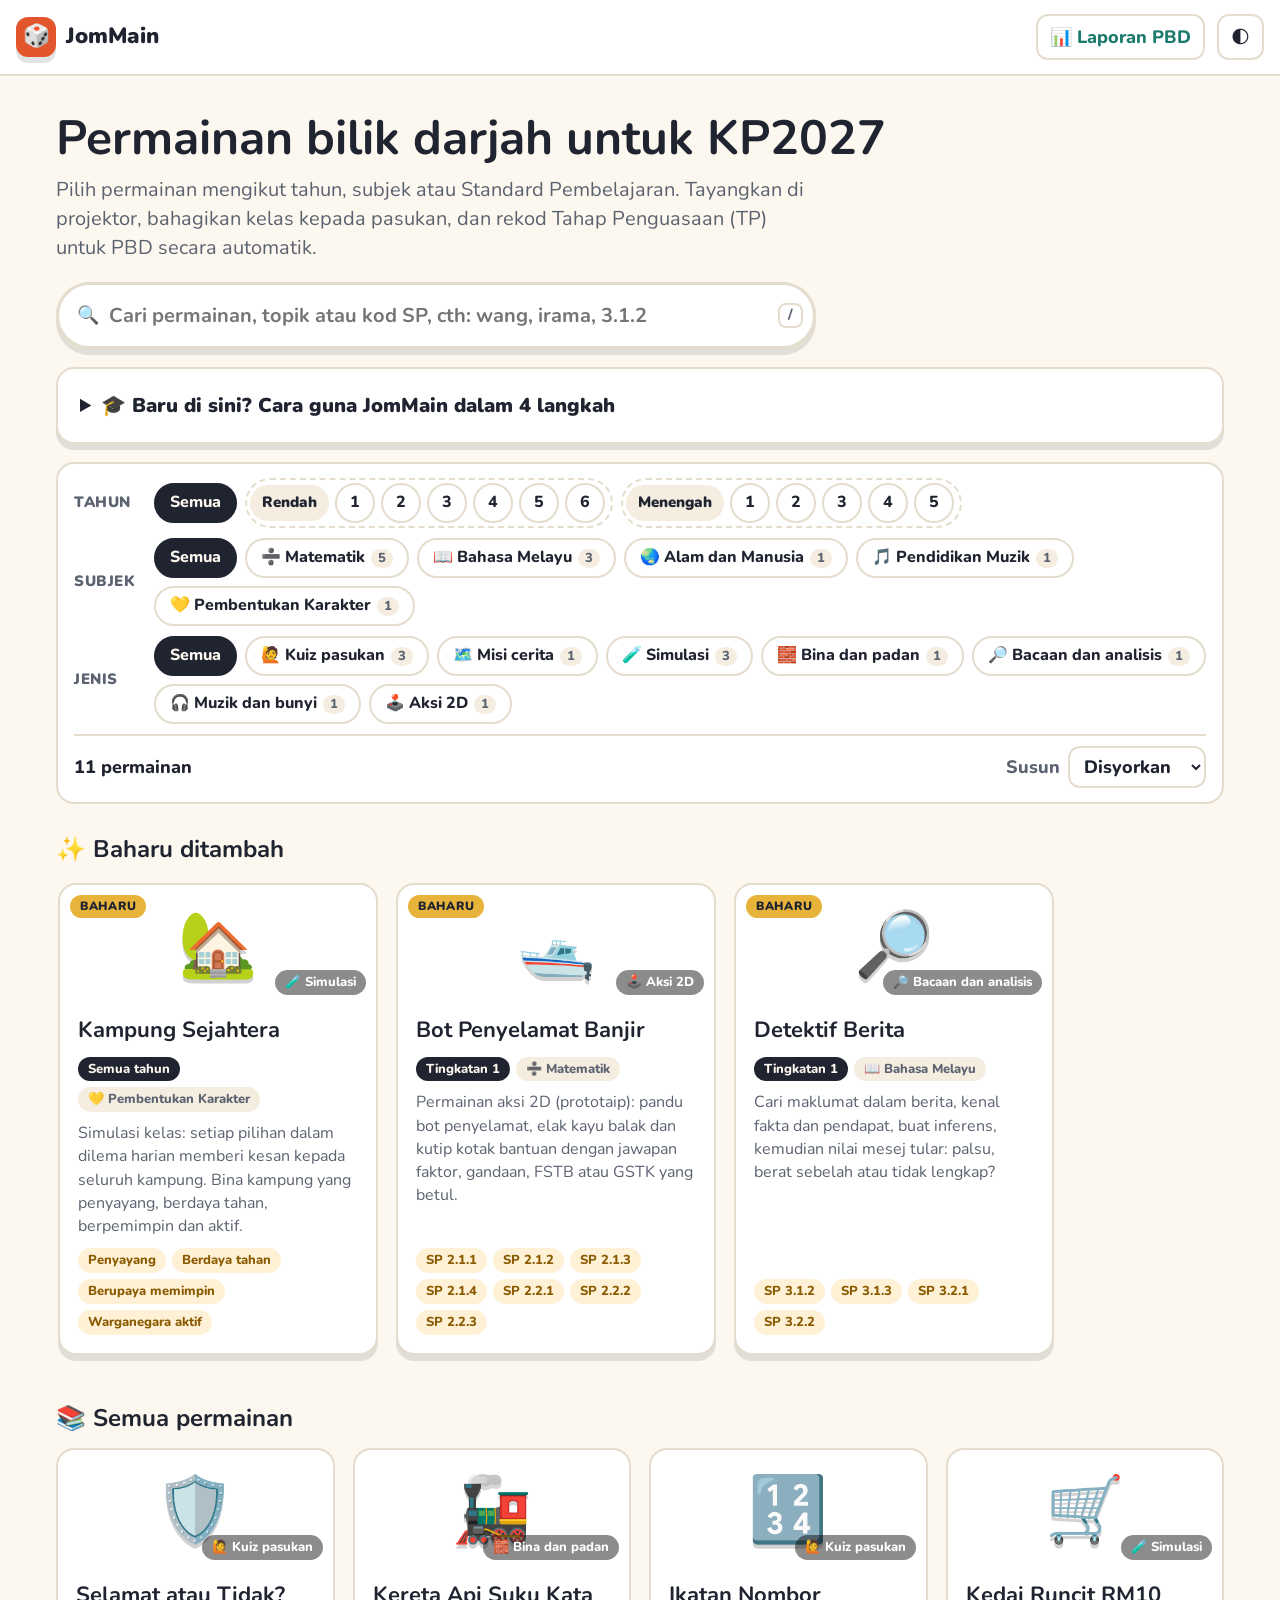
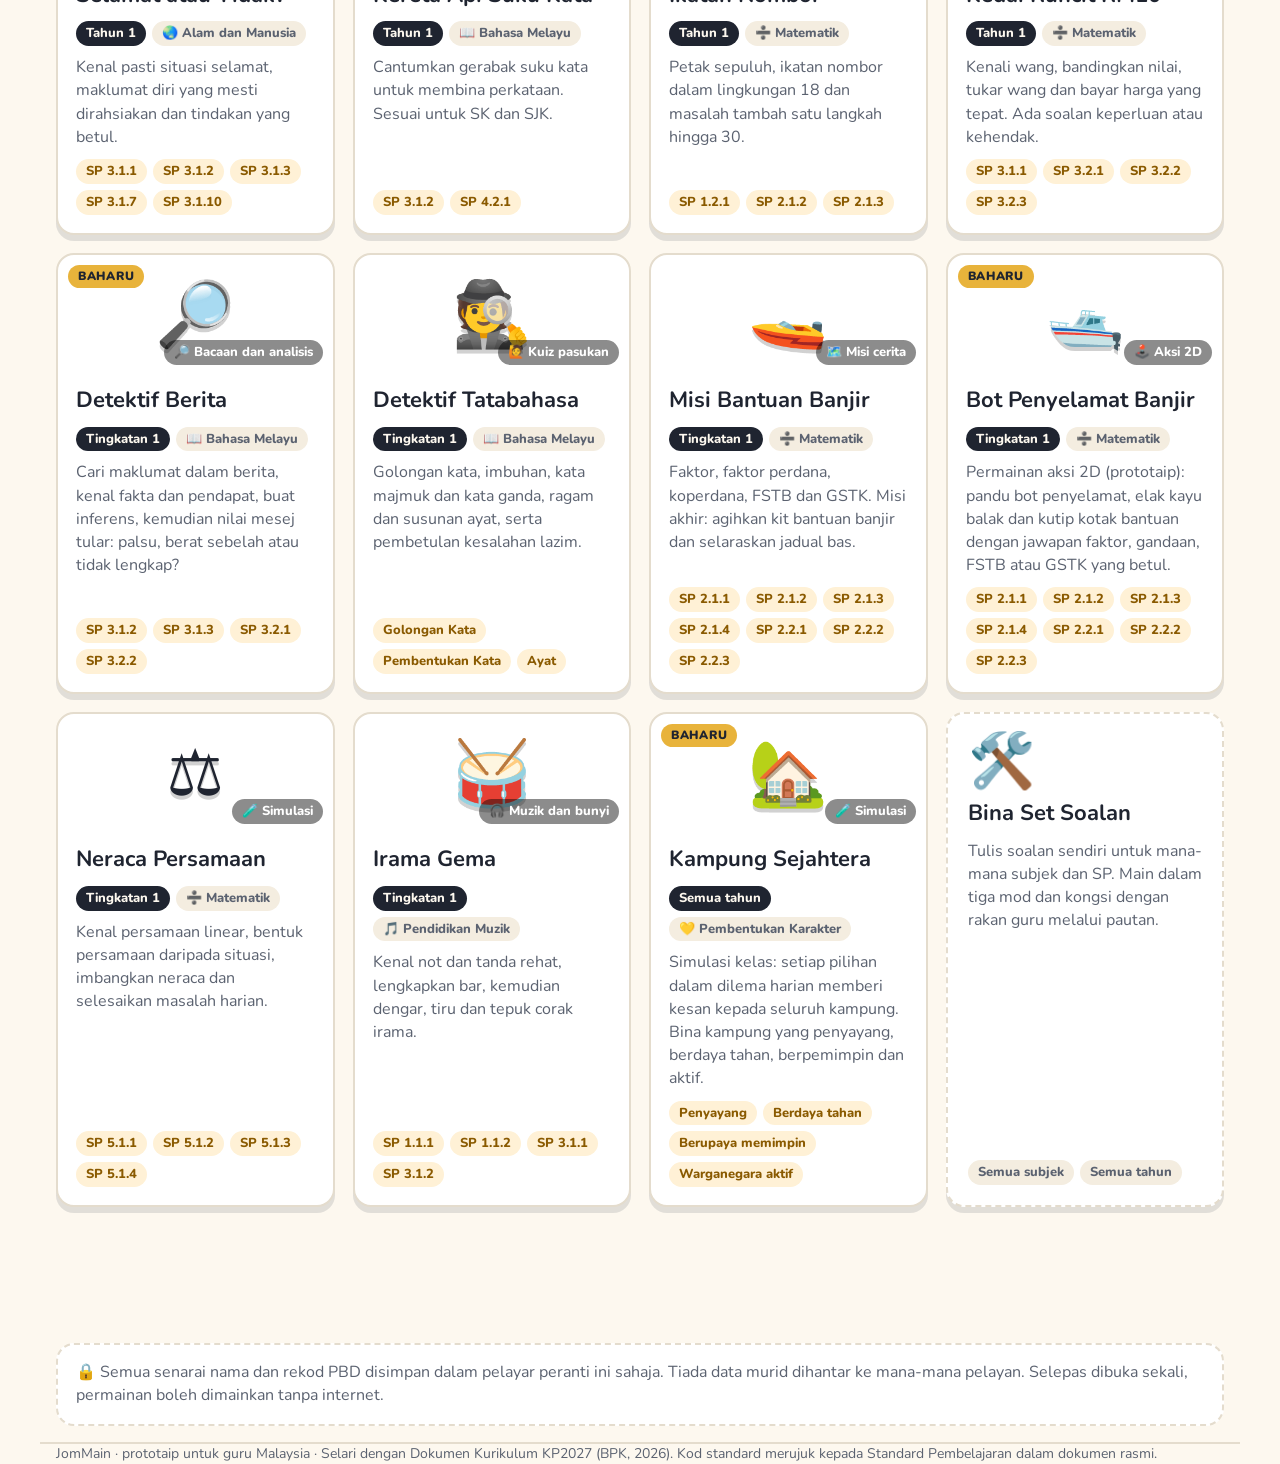
==== commit 71c36340: "Home catalogue: search, year/subject/type filters, sort, new row, shareable filter links Co-Authored" ====
--- a/index.html
+++ b/index.html
@@ -24,26 +24,55 @@
   <main class="wrap">
     <section class="hero">
       <h1>Permainan bilik darjah untuk KP2027</h1>
-      <p>Pilih permainan mengikut Standard Pembelajaran. Tayangkan di projektor, bahagikan kelas kepada pasukan, dan rekod Tahap Penguasaan (TP) untuk PBD secara automatik.</p>
+      <p>Pilih permainan mengikut tahun, subjek atau Standard Pembelajaran. Tayangkan di projektor, bahagikan kelas kepada pasukan, dan rekod Tahap Penguasaan (TP) untuk PBD secara automatik.</p>
+      <label class="search" for="q">
+        <span aria-hidden="true">🔍</span>
+        <input id="q" type="search" autocomplete="off" enterkeyhint="search" placeholder="Cari permainan, topik atau kod SP, cth: wang, irama, 3.1.2" aria-label="Cari permainan">
+        <kbd title="Tekan / untuk mencari">/</kbd>
+      </label>
     </section>
 
     <details class="panel quick-guide">
       <summary>🎓 Baru di sini? Cara guna JomMain dalam 4 langkah</summary>
       <ol class="guide-steps">
-        <li><span>🎮</span><b>Pilih permainan</b>Tapis mengikut tahun atau subjek. Setiap permainan dipadankan dengan Standard Pembelajaran KP2027.</li>
+        <li><span>🎮</span><b>Pilih permainan</b>Cari atau tapis mengikut tahun, subjek dan jenis permainan. Setiap permainan dipadankan dengan Standard Pembelajaran KP2027.</li>
         <li><span>🎓</span><b>Tonton tutorial</b>Tutorial terbuka pada kali pertama. Ada langkah untuk guru, langkah untuk murid dan satu soalan latihan. Buka semula dengan butang ❓.</li>
         <li><span>📽️</span><b>Main bersama kelas</b>Tayangkan di projektor. Bahagikan kelas kepada pasukan. Murid menjawab secara lisan, guru menekan jawapan.</li>
         <li><span>📊</span><b>Simpan rekod PBD</b>Selepas bermain, tandakan adab dan simpan TP pasukan ke Laporan PBD.</li>
       </ol>
     </details>
 
-    <div class="filters" id="filters" role="group" aria-label="Tapis permainan"></div>
+    <section class="browse" id="browse" aria-label="Tapis permainan">
+      <div class="f-row"><span class="f-label">Tahun</span><div class="f-chips" id="fYear"></div></div>
+      <div class="f-row"><span class="f-label">Subjek</span><div class="f-chips" id="fSubject"></div></div>
+      <div class="f-row"><span class="f-label">Jenis</span><div class="f-chips" id="fGenre"></div></div>
+      <div class="f-bar">
+        <span id="count" aria-live="polite"></span>
+        <span id="active" class="f-active"></span>
+        <span class="spacer"></span>
+        <label class="f-sort">Susun
+          <select id="sort">
+            <option value="sp">Disyorkan</option>
+            <option value="new">Terbaru</option>
+            <option value="az">A hingga Z</option>
+          </select>
+        </label>
+      </div>
+    </section>
+
+    <section id="newRow" hidden>
+      <h2 class="section-title">✨ Baharu ditambah</h2>
+      <div class="row-scroll" id="newGames"></div>
+    </section>
+
+    <h2 class="section-title" id="allTitle">📚 Semua permainan</h2>
+    <div class="empty panel" id="empty" hidden></div>
     <div class="grid" id="ready"></div>
 
     <h2 class="section-title" id="mineTitle" hidden>📝 Set saya</h2>
     <div class="grid" id="mine"></div>
 
-    <h2 class="section-title" id="soonTitle">Akan datang</h2>
+    <h2 class="section-title" id="soonTitle" hidden>Akan datang</h2>
     <div class="grid" id="soon"></div>
 
     <p class="note">🔒 Semua senarai nama dan rekod PBD disimpan dalam pelayar peranti ini sahaja. Tiada data murid dihantar ke mana-mana pelayan. Selepas dibuka sekali, permainan boleh dimainkan tanpa internet.</p>
@@ -58,54 +87,160 @@
     import { GAMES } from './js/data.js';
     // Defined here, not imported: a visitor's service worker may still serve last version's data.js on the first load after an update.
     const spLabel = (s) => (/^\d/.test(s) ? 'SP ' + s : s);
+    const GENRES = ['Kuiz pasukan', 'Misi cerita', 'Simulasi', 'Bina dan padan', 'Bacaan dan analisis', 'Muzik dan bunyi', 'Aksi 2D'];
+    const RENDAH = ['Tahun 1', 'Tahun 2', 'Tahun 3', 'Tahun 4', 'Tahun 5', 'Tahun 6'];
+    const MENENGAH = ['Tingkatan 1', 'Tingkatan 2', 'Tingkatan 3', 'Tingkatan 4', 'Tingkatan 5'];
+    const ICON = { 'Bahasa Melayu': '📖', 'Bahasa Inggeris': '🔤', 'Matematik': '➗', 'Alam dan Manusia': '🌏', 'Sains': '🔬', 'Pendidikan Islam': '🕌', 'Pendidikan Moral': '🤲', 'Sejarah': '🏛️', 'Geografi': '🗺️', 'Pendidikan Jasmani': '⚽', 'Pendidikan Jasmani dan Pendidikan Kesihatan': '⚽', 'Pendidikan Seni Visual': '🎨', 'Pendidikan Muzik': '🎵', 'Bahasa Cina': '🀄', 'Bahasa Tamil': '🪷', 'Pembentukan Karakter': '💛', 'Lain-lain': '🧩' };
+    const HUE = { 'Bahasa Melayu': 12, 'Matematik': 210, 'Alam dan Manusia': 140, 'Pendidikan Muzik': 285, 'Pembentukan Karakter': 42, 'Sains': 170, 'Bahasa Inggeris': 330, 'Sejarah': 25 };
+    const GENRE_ICON = { 'Kuiz pasukan': '🙋', 'Misi cerita': '🗺️', 'Simulasi': '🧪', 'Bina dan padan': '🧱', 'Bacaan dan analisis': '🔎', 'Muzik dan bunyi': '🎧', 'Aksi 2D': '🕹️' };
+    // Short words teachers type, mapped to the words used in the catalogue.
+    const ALIAS = { bm: 'bahasa melayu', bi: 'bahasa inggeris', math: 'matematik', maths: 'matematik', mt: 'matematik', sn: 'sains', muzik: 'muzik', ting: 'tingkatan', tg: 'tingkatan', thn: 'tahun', karakter: 'pembentukan karakter', moral: 'karakter', duit: 'wang', bahagi: 'faktor', aksi: 'aksi 2d', '2d': 'aksi 2d' };
+    const NEW_COUNT = 3;
+
     applyTheme(); registerSW();
     document.getElementById('theme').addEventListener('click', cycleTheme);
 
-    const levels = ['Semua', ...new Set(GAMES.map((g) => g.level).filter((l) => l !== 'Semua'))];
-    const subjects = ['Semua subjek', ...new Set(GAMES.map((g) => g.subject))];
-    let level = store.get('home:level', 'Semua');
-    let subject = store.get('home:subject', 'Semua subjek');
-
+    const ready = GAMES.filter((g) => g.ready);
+    const order = new Map(GAMES.map((g, i) => [g.id, i]));
+    const newIds = new Set(ready.slice(-NEW_COUNT).map((g) => g.id));
+    const fold = (t) => String(t || '').toLowerCase().normalize('NFD').replace(/[̀-ͯ]/g, '');
+    const hay = (g) => fold([g.title, g.desc, g.topic, g.subject, g.level, g.genre, ...(g.sp || []), ...(g.sp || []).map(spLabel)].join(' '));
+    const sets = () => store.get('sets', []);
+
+    // State: URL first (so a filtered link can be shared), then the teacher's last choice.
+    const url = new URLSearchParams(location.search);
+    const fromUrl = ['q', 'tahun', 'subjek', 'jenis'].some((k) => url.has(k));
+    const st = {
+      q: url.get('q') || '',
+      year: url.get('tahun') || (fromUrl ? '' : store.get('home:year', '')),
+      subject: url.get('subjek') || (fromUrl ? '' : store.get('home:subj', '')),
+      genre: url.get('jenis') || '',
+      sort: url.get('susun') || 'sp',
+    };
+    const qInput = document.getElementById('q');
+    const sortSel = document.getElementById('sort');
+    qInput.value = st.q; sortSel.value = st.sort;
+
+    const yearOk = (lvl, y) => !y || lvl === y || lvl === 'Semua' || (y === 'Rendah' && RENDAH.includes(lvl)) || (y === 'Menengah' && MENENGAH.includes(lvl));
+    function matches(g, skip) {
+      if (skip !== 'year' && !yearOk(g.level, st.year)) return false;
+      if (skip !== 'subject' && st.subject && g.subject !== st.subject) return false;
+      if (skip !== 'genre' && st.genre && g.genre !== st.genre) return false;
+      const words = fold(st.q).split(/\s+/).filter(Boolean);
+      if (!words.length) return true;
+      const text = hay(g);
+      return words.every((w) => text.includes(w) || (ALIAS[w] && text.includes(ALIAS[w])) || (/^\d$/.test(w) && text.includes(' ' + w)));
+    }
+    const setFit = (s, skip) => matches({ title: s.title, desc: '', topic: '', subject: s.subject, level: s.year, genre: 'Kuiz pasukan', sp: s.sp || [] }, skip);
+
+    function save() {
+      store.set('home:year', st.year); store.set('home:subj', st.subject);
+      const p = new URLSearchParams();
+      if (st.q) p.set('q', st.q);
+      if (st.year) p.set('tahun', st.year);
+      if (st.subject) p.set('subjek', st.subject);
+      if (st.genre) p.set('jenis', st.genre);
+      if (st.sort !== 'sp') p.set('susun', st.sort);
+      history.replaceState(null, '', p.toString() ? '?' + p : location.pathname);
+    }
+
+    const chip = (label, value, key, count, extra = {}) => {
+      const on = st[key] === value;
+      return h('button', { class: 'chip' + (extra.small ? ' sm' : ''), type: 'button', 'aria-pressed': String(on), 'data-empty': count === 0 && !on ? '' : null,
+        title: count == null ? null : (extra.title || '') + `${count} permainan`,
+        onclick: () => { st[key] = on ? '' : value; save(); render(); } },
+        extra.icon ? h('span', { 'aria-hidden': 'true' }, extra.icon + ' ') : null, label,
+        count && !extra.small ? h('span', { class: 'n' }, count) : null);
+    };
+    const countFor = (key, value) => {
+      const saved = st[key]; st[key] = value;
+      const n = ready.filter((g) => matches(g)).length + sets().filter((s) => setFit(s)).length;
+      st[key] = saved; return n;
+    };
+
+    function renderFilters() {
+      const yr = (list, short) => list.map((y) => chip(y.replace(short, ''), y, 'year', countFor('year', y), { small: true, title: y + ': ' }));
+      document.getElementById('fYear').replaceChildren(
+        chip('Semua', '', 'year'),
+        h('span', { class: 'f-group' }, h('button', { class: 'f-group-name', type: 'button', 'aria-pressed': String(st.year === 'Rendah'), onclick: () => { st.year = st.year === 'Rendah' ? '' : 'Rendah'; save(); render(); } }, 'Rendah'), ...yr(RENDAH, 'Tahun ')),
+        h('span', { class: 'f-group' }, h('button', { class: 'f-group-name', type: 'button', 'aria-pressed': String(st.year === 'Menengah'), onclick: () => { st.year = st.year === 'Menengah' ? '' : 'Menengah'; save(); render(); } }, 'Menengah'), ...yr(MENENGAH, 'Tingkatan ')));
+      const subjects = [...new Set([...ready.map((g) => g.subject), ...sets().map((s) => s.subject)])];
+      document.getElementById('fSubject').replaceChildren(chip('Semua', '', 'subject'),
+        ...subjects.map((s) => chip(s, s, 'subject', countFor('subject', s), { icon: ICON[s] || '🧩' })));
+      const genres = GENRES.filter((x) => ready.some((g) => g.genre === x));
+      document.getElementById('fGenre').replaceChildren(chip('Semua', '', 'genre'),
+        ...genres.map((x) => chip(x, x, 'genre', countFor('genre', x), { icon: GENRE_ICON[x] })));
+      document.getElementById('fGenre').parentElement.hidden = !genres.length;
+    }
+
+    const yearText = (lvl) => (lvl === 'Semua' ? 'Semua tahun' : lvl);
     const card = (g) => {
+      const hue = HUE[g.subject] ?? 200;
       const body = [
-        h('div', { class: 'emoji' }, g.emoji),
+        h('div', { class: 'thumb', style: { '--h': hue } },
+          h('span', { class: 'emoji' }, g.emoji),
+          newIds.has(g.id) ? h('span', { class: 'badge-new' }, 'BAHARU') : null,
+          g.genre ? h('span', { class: 'badge-genre' }, (GENRE_ICON[g.genre] || '') + ' ' + g.genre) : null),
         h('h3', {}, g.title),
-        h('div', { class: 'tags' }, h('span', { class: 'tag' }, g.level), h('span', { class: 'tag' }, g.subject)),
+        h('div', { class: 'tags' }, h('span', { class: 'tag year' }, yearText(g.level)), h('span', { class: 'tag' }, (ICON[g.subject] || '') + ' ' + g.subject)),
         h('p', {}, g.desc),
         g.sp.length ? h('div', { class: 'tags' }, g.sp.map((s) => h('span', { class: 'tag sp' }, spLabel(s)))) : null,
-        g.ready ? h('div', { class: 'tags' }, h('span', { class: 'tag' }, '🎯 Klasik · 🎁 Papan Kejutan · ⏱️ Lumba Masa')) : null,
       ];
-      return g.ready ? h('a', { class: 'card', href: `game.html?g=${g.id}` }, body) : h('div', { class: 'card soon', 'aria-disabled': 'true' }, body);
+      return g.ready ? h('a', { class: 'card game-card', href: `game.html?g=${g.id}` }, body) : h('div', { class: 'card soon', 'aria-disabled': 'true' }, body);
+    };
+    const makeCard = () => h('a', { class: 'card make', href: 'bina.html' },
+      h('div', { class: 'emoji' }, '🛠️'), h('h3', {}, 'Bina Set Soalan'),
+      h('p', {}, 'Tulis soalan sendiri untuk mana-mana subjek dan SP. Main dalam tiga mod dan kongsi dengan rakan guru melalui pautan.'),
+      h('div', { class: 'tags' }, h('span', { class: 'tag' }, 'Semua subjek'), h('span', { class: 'tag' }, 'Semua tahun')));
+
+    const firstSp = (g) => (g.sp || []).find((x) => /^\d/.test(x)) || '9';
+    const LEVEL_RANK = [...RENDAH, ...MENENGAH];
+    const sorters = {
+      sp: (a, b) => (LEVEL_RANK.indexOf(a.level) + 1 || 99) - (LEVEL_RANK.indexOf(b.level) + 1 || 99) || a.subject.localeCompare(b.subject, 'ms') || firstSp(a).localeCompare(firstSp(b), 'ms', { numeric: true }),
+      new: (a, b) => order.get(b.id) - order.get(a.id),
+      az: (a, b) => a.title.localeCompare(b.title, 'ms'),
     };
 
     function render() {
-      const fit = (g) => (level === 'Semua' || g.level === level || g.level === 'Semua') && (subject === 'Semua subjek' || g.subject === subject);
-      const chip = (label, current, set) => {
-        const b = h('button', { class: 'chip', type: 'button', 'aria-pressed': String(label === current) }, label);
-        b.addEventListener('click', () => { set(label); render(); });
-        return b;
-      };
-      document.getElementById('filters').replaceChildren(
-        ...levels.map((l) => chip(l, level, (v) => { level = v; store.set('home:level', v); })),
-        h('span', { style: { width: '12px' } }),
-        ...subjects.map((s) => chip(s, subject, (v) => { subject = v; store.set('home:subject', v); })));
-      const ready = GAMES.filter((g) => g.ready && fit(g));
-      const make = h('a', { class: 'card make', href: 'bina.html' },
-        h('div', { class: 'emoji' }, '🛠️'), h('h3', {}, 'Bina Set Soalan'),
-        h('p', {}, 'Tulis soalan sendiri untuk mana-mana subjek dan SP. Main dalam tiga mod dan kongsi dengan rakan guru melalui pautan.'),
-        h('div', { class: 'tags' }, h('span', { class: 'tag' }, 'Semua subjek'), h('span', { class: 'tag' }, 'Semua tahun')));
-      document.getElementById('ready').replaceChildren(...ready.map(card), make);
-      const sets = store.get('sets', []).filter((s) => (level === 'Semua' || s.year === level) && (subject === 'Semua subjek' || s.subject === subject));
-      document.getElementById('mineTitle').hidden = !sets.length;
-      document.getElementById('mine').replaceChildren(...sets.map((s) => h('a', { class: 'card', href: `game.html?g=set&id=${encodeURIComponent(s.id)}` },
+      renderFilters();
+      const filtering = !!(st.q || st.year || st.subject || st.genre);
+      const list = ready.filter((g) => matches(g)).sort(sorters[st.sort] || sorters.sp);
+      const mine = sets().filter((s) => setFit(s));
+      document.getElementById('count').textContent = `${list.length} permainan` + (mine.length ? ` · ${mine.length} set saya` : '');
+      const act = [st.q && `“${st.q}”`, st.year, st.subject, st.genre].filter(Boolean);
+      document.getElementById('active').replaceChildren(...(act.length ? [
+        h('button', { class: 'link-btn', type: 'button', onclick: () => { Object.assign(st, { q: '', year: '', subject: '', genre: '' }); qInput.value = ''; save(); render(); } }, '↺ Kosongkan tapisan')] : []));
+
+      const newRow = document.getElementById('newRow');
+      newRow.hidden = filtering;
+      if (!filtering) document.getElementById('newGames').replaceChildren(...ready.filter((g) => newIds.has(g.id)).reverse().map(card));
+      document.getElementById('allTitle').textContent = filtering ? '🎯 Hasil carian' : '📚 Semua permainan';
+
+      document.getElementById('ready').replaceChildren(...list.map(card), makeCard());
+      const empty = document.getElementById('empty');
+      const specific = !st.year || ready.some((g) => g.level !== 'Semua' && yearOk(g.level, st.year));
+      empty.hidden = list.length > 0 && specific;
+      if (!empty.hidden) empty.replaceChildren(
+        h('b', {}, list.length ? `🚧 Belum ada permainan khusus untuk ${st.year}.` : '🙈 Tiada permainan sepadan lagi.'),
+        h('p', {}, list.length ? 'Permainan di atas sesuai untuk semua tahun. Permainan baharu sedang dibina. Sementara itu, anda boleh bina set soalan sendiri dengan kad 🛠️.' : 'Cuba perkataan lain, buang satu tapisan, atau bina set soalan sendiri dengan kad 🛠️.'));
+      document.getElementById('mineTitle').hidden = !mine.length;
+      document.getElementById('mine').replaceChildren(...mine.map((s) => h('a', { class: 'card', href: `game.html?g=set&id=${encodeURIComponent(s.id)}` },
         h('div', { class: 'emoji' }, s.items[0]?.e || '📝'), h('h3', {}, s.title),
-        h('div', { class: 'tags' }, h('span', { class: 'tag' }, s.year), h('span', { class: 'tag' }, s.subject)),
+        h('div', { class: 'tags' }, h('span', { class: 'tag year' }, s.year), h('span', { class: 'tag' }, s.subject)),
         h('p', {}, `${s.items.length} soalan · TP${s.tp}`),
         s.sp.length ? h('div', { class: 'tags' }, s.sp.map((c) => h('span', { class: 'tag sp' }, spLabel(c)))) : null)));
-      const soon = GAMES.filter((g) => !g.ready && fit(g));
+      const soon = GAMES.filter((g) => !g.ready && matches(g));
       document.getElementById('soon').replaceChildren(...soon.map(card));
       document.getElementById('soonTitle').hidden = !soon.length;
     }
+
+    let timer;
+    qInput.addEventListener('input', () => { clearTimeout(timer); timer = setTimeout(() => { st.q = qInput.value.trim(); save(); render(); }, 120); });
+    qInput.addEventListener('keydown', (e) => { if (e.key === 'Escape') { qInput.value = ''; st.q = ''; save(); render(); } });
+    sortSel.addEventListener('change', () => { st.sort = sortSel.value; save(); render(); });
+    document.addEventListener('keydown', (e) => {
+      if (e.key === '/' && document.activeElement !== qInput && !/INPUT|TEXTAREA|SELECT/.test(document.activeElement?.tagName)) { e.preventDefault(); qInput.focus(); }
+    });
     render();
   </script>
 </body>
--- a/css/app.css
+++ b/css/app.css
@@ -340,3 +340,48 @@
   .board { gap: 8px; } .tile { min-height: 70px; }
   .q-row { grid-template-columns: 56px 1fr; } .q-row > .icon-btn { grid-column: 2; justify-self: end; } .q-emoji { width: 56px; }
 }
+
+/* ---------- Home: search, filters and catalogue (ABCya grade/subject rows, Poki genre chips, Baamboozle search) ---------- */
+.search { display: flex; align-items: center; gap: 10px; margin-top: 20px; max-width: 760px; background: var(--surface); border: 3px solid var(--line); border-radius: 999px; padding: 6px 10px 6px 18px; box-shadow: var(--shadow); }
+.search:focus-within { border-color: var(--brand); }
+.search input { flex: 1; min-width: 0; border: 0; background: transparent; font: inherit; font-size: 20px; font-weight: 700; color: var(--ink); padding: 10px 0; outline: none; }
+.search kbd { font: inherit; font-size: 14px; font-weight: 800; color: var(--ink-soft); border: 2px solid var(--line); border-radius: 8px; padding: 0 8px; }
+.browse { background: var(--surface); border: 2px solid var(--line); border-radius: var(--radius); padding: 14px 16px; margin: 18px 0 8px; display: grid; gap: 10px; }
+.f-row { display: grid; grid-template-columns: 70px 1fr; gap: 10px; align-items: center; }
+.f-row[hidden] { display: none; }
+.f-label { font-weight: 900; color: var(--ink-soft); font-size: 15px; text-transform: uppercase; letter-spacing: .04em; }
+.f-chips { display: flex; flex-wrap: wrap; gap: 8px; align-items: center; }
+.f-chips .chip { min-height: 40px; padding: 6px 14px; font-size: 16px; }
+.chip .n { display: inline-block; margin-left: 6px; min-width: 22px; padding: 0 6px; border-radius: 999px; background: var(--surface-2); color: var(--ink-soft); font-size: 13px; }
+.chip[aria-pressed="true"] .n { background: rgba(255,255,255,.2); color: inherit; }
+.chip[data-empty] { opacity: .45; }
+.chip.sm { min-width: 40px; padding: 6px 10px; justify-content: center; }
+.f-group { display: inline-flex; align-items: center; gap: 6px; padding: 3px 6px 3px 3px; border: 2px dashed var(--line); border-radius: 999px; }
+.f-group-name { border: 0; background: var(--surface-2); border-radius: 999px; padding: 6px 12px; font-weight: 900; font-size: 15px; min-height: 36px; }
+.f-group-name[aria-pressed="true"] { background: var(--ink); color: var(--bg); }
+.f-bar { display: flex; flex-wrap: wrap; align-items: center; gap: 12px; border-top: 2px solid var(--line); padding-top: 10px; font-weight: 800; }
+.f-bar .spacer { flex: 1; }
+.f-active { display: inline-flex; gap: 8px; }
+.link-btn { border: 0; background: none; color: var(--brand); font-weight: 900; padding: 6px 4px; text-decoration: underline; }
+.f-sort { display: inline-flex; align-items: center; gap: 8px; color: var(--ink-soft); }
+.f-sort select { font: inherit; font-weight: 800; color: var(--ink); background: var(--surface); border: 2px solid var(--line); border-radius: 12px; padding: 6px 10px; min-height: 40px; }
+.row-scroll { display: grid; grid-auto-flow: column; grid-auto-columns: minmax(260px, 320px); gap: 18px; overflow-x: auto; padding: 4px 2px 18px; scroll-snap-type: x mandatory; }
+.row-scroll > * { scroll-snap-align: start; }
+.game-card { padding: 0 0 18px; overflow: hidden; }
+.game-card > :not(.thumb) { margin-left: 18px; margin-right: 18px; }
+.thumb { position: relative; height: 120px; display: grid; place-items: center; background: linear-gradient(135deg, hsl(var(--h) 85% 62%), hsl(calc(var(--h) + 35) 80% 48%)); }
+.thumb .emoji { font-size: 64px; filter: drop-shadow(0 4px 0 rgba(0,0,0,.18)); }
+a.game-card:hover .thumb .emoji { transform: scale(1.08) rotate(-4deg); transition: transform .15s; }
+.badge-new { position: absolute; top: 10px; left: 10px; background: var(--gold); color: #1f2430; font-weight: 900; font-size: 12px; letter-spacing: .06em; border-radius: 999px; padding: 3px 10px; }
+.badge-genre { position: absolute; bottom: 10px; right: 10px; background: rgba(0,0,0,.45); color: #fff; font-weight: 800; font-size: 13px; border-radius: 999px; padding: 3px 10px; }
+.tag.year { background: var(--ink); color: var(--bg); border-color: var(--ink); }
+.empty { margin: 0 0 18px; }
+.empty p { margin: 6px 0 0; color: var(--ink-soft); }
+@media (max-width: 640px) {
+  .search input { font-size: 17px; }
+  .search kbd { display: none; }
+  .f-row { grid-template-columns: 1fr; gap: 6px; }
+  .f-chips { flex-wrap: nowrap; overflow-x: auto; padding-bottom: 4px; scrollbar-width: none; }
+  .f-chips > * { flex: none; }
+  .row-scroll { grid-auto-columns: 82%; }
+}
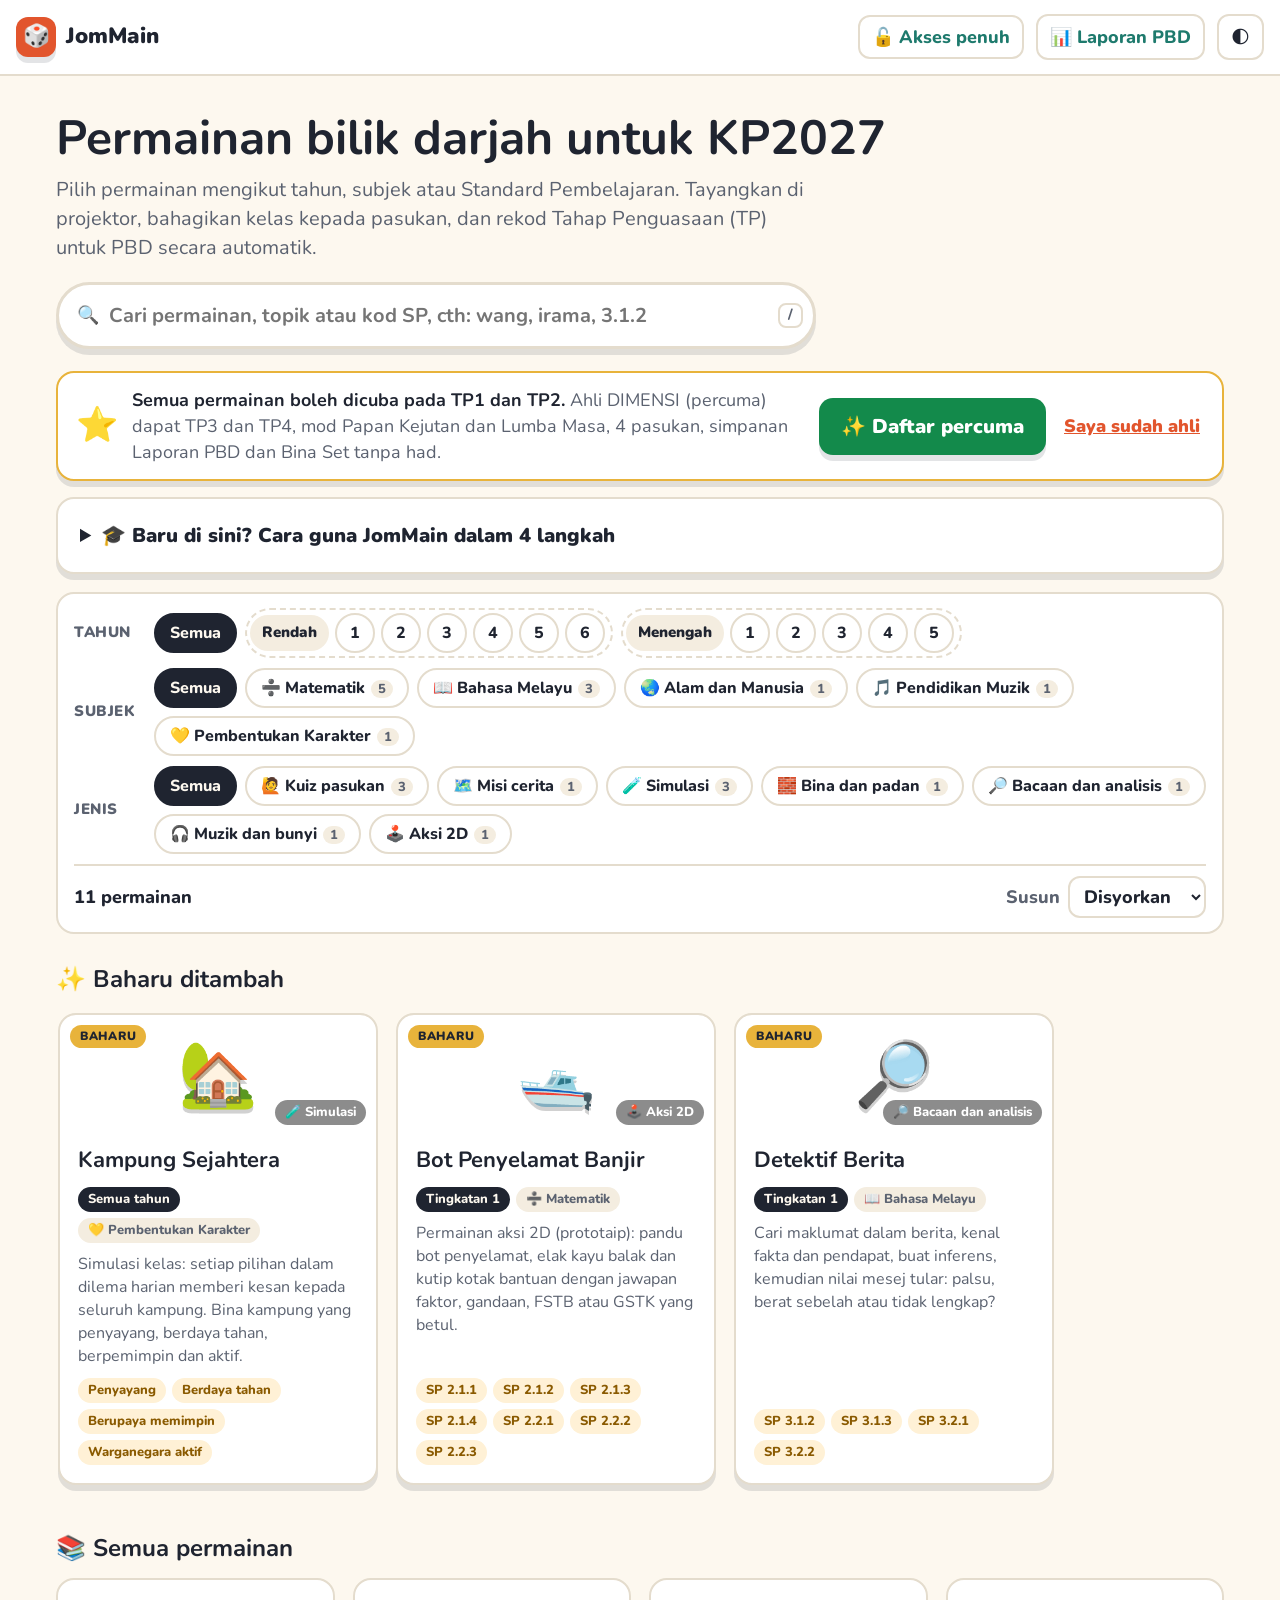
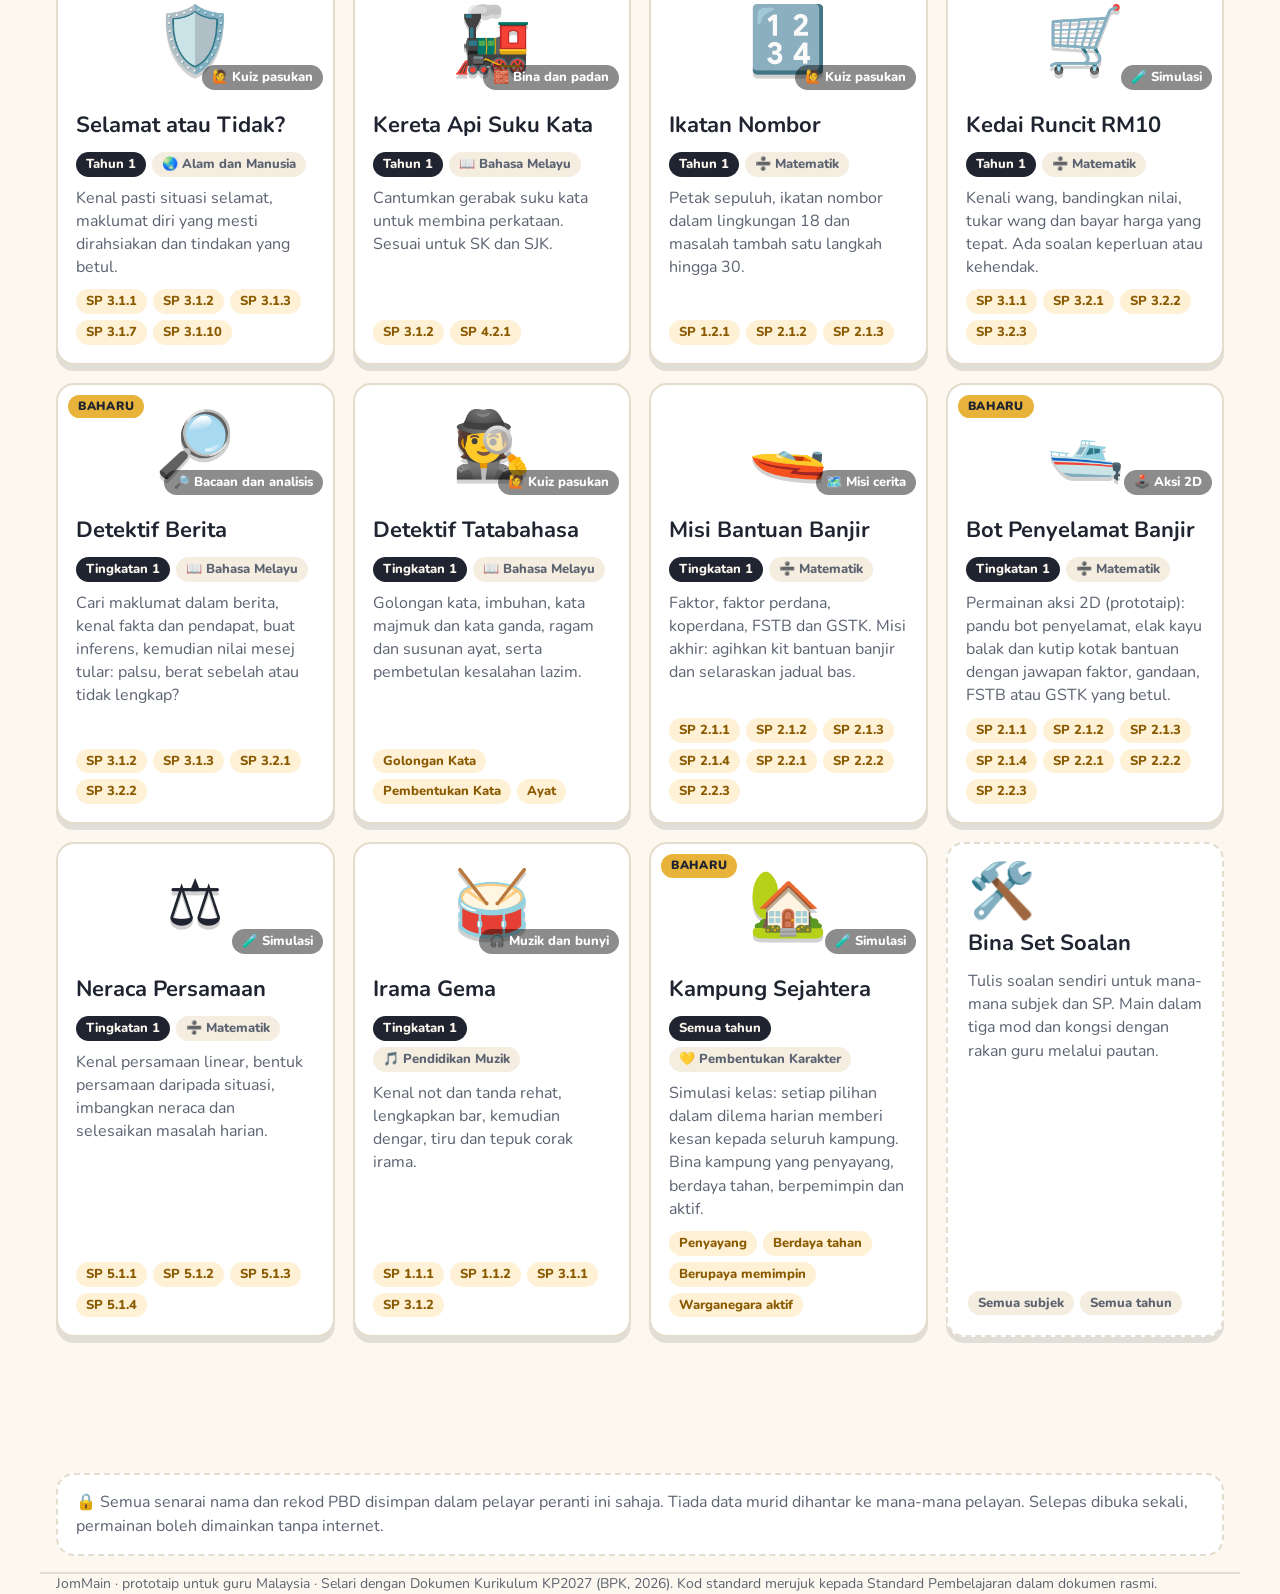
==== commit bd64e36d: "DIMENSI member gate: free TP1-TP2 Klasik, members get full access via signed ticket Co-Authored-By: " ====
--- a/index.html
+++ b/index.html
@@ -17,6 +17,7 @@
   <header class="topbar">
     <a class="logo" href="./"><span class="logo-mark">🎲</span>JomMain</a>
     <span class="spacer"></span>
+    <span id="memberSlot"></span>
     <a class="icon-btn" href="laporan.html" style="text-decoration:none">📊 Laporan PBD</a>
     <button class="icon-btn" id="theme" type="button" title="Tema terang atau gelap">🌓</button>
   </header>
@@ -31,6 +32,8 @@
         <kbd title="Tekan / untuk mencari">/</kbd>
       </label>
     </section>
+
+    <div class="join-strip" id="joinStrip" hidden></div>
 
     <details class="panel quick-guide">
       <summary>🎓 Baru di sini? Cara guna JomMain dalam 4 langkah</summary>
@@ -85,6 +88,7 @@
   <script type="module">
     import { h, store, applyTheme, cycleTheme, registerSW } from './js/core.js';
     import { GAMES } from './js/data.js';
+    import { ready as memberReady, isMember, badge, DAFTAR_URL, rememberBack } from './js/ahli.js';
     // Defined here, not imported: a visitor's service worker may still serve last version's data.js on the first load after an update.
     const spLabel = (s) => (/^\d/.test(s) ? 'SP ' + s : s);
     const GENRES = ['Kuiz pasukan', 'Misi cerita', 'Simulasi', 'Bina dan padan', 'Bacaan dan analisis', 'Muzik dan bunyi', 'Aksi 2D'];
@@ -242,6 +246,16 @@
       if (e.key === '/' && document.activeElement !== qInput && !/INPUT|TEXTAREA|SELECT/.test(document.activeElement?.tagName)) { e.preventDefault(); qInput.focus(); }
     });
     render();
+    memberReady.then(() => {
+      document.getElementById('memberSlot').replaceChildren(badge());
+      const strip = document.getElementById('joinStrip');
+      strip.hidden = isMember();
+      if (!isMember()) strip.replaceChildren(
+        h('span', { class: 'join-emoji', 'aria-hidden': 'true' }, '⭐'),
+        h('div', {}, h('b', {}, 'Semua permainan boleh dicuba pada TP1 dan TP2.'), ' Ahli DIMENSI (percuma) dapat TP3 dan TP4, mod Papan Kejutan dan Lumba Masa, 4 pasukan, simpanan Laporan PBD dan Bina Set tanpa had.'),
+        h('a', { class: 'btn green', href: DAFTAR_URL, onclick: () => rememberBack() }, '✨ Daftar percuma'),
+        h('a', { class: 'link-btn', href: './ahli.html', onclick: () => rememberBack() }, 'Saya sudah ahli'));
+    });
   </script>
 </body>
 </html>
--- a/css/app.css
+++ b/css/app.css
@@ -385,3 +385,40 @@
   .f-chips > * { flex: none; }
   .row-scroll { grid-auto-columns: 82%; }
 }
+
+/* ---------- DIMENSI membership ---------- */
+.opt.locked { opacity: .72; border-style: dashed; }
+.opt.locked .lock { font-size: .9em; }
+.member-badge { white-space: nowrap; }
+.member-badge.on { border-color: var(--gold); background: #fff6dc; color: #6b4a00; }
+:root[data-theme="dark"] .member-badge.on { background: #3a2f12; color: #ffd978; }
+@media (prefers-color-scheme: dark) { :root:not([data-theme="light"]) .member-badge.on { background: #3a2f12; color: #ffd978; } }
+.join-strip { display: flex; align-items: center; gap: 14px; flex-wrap: wrap; background: var(--surface); border: 2px solid var(--gold); border-radius: var(--radius); padding: 14px 18px; margin: 4px 0 16px; box-shadow: var(--shadow); }
+.join-strip[hidden] { display: none; }
+.join-strip > div { flex: 1; min-width: 240px; color: var(--ink-soft); }
+.join-strip b { color: var(--ink); }
+.join-emoji { font-size: 34px; }
+.gate-back { display: grid; place-items: center; padding: 16px; z-index: 60; }
+.gate { position: relative; background: var(--surface); border-radius: 22px; padding: 26px 24px 22px; max-width: 560px; width: 100%; max-height: calc(100vh - 32px); overflow: auto; box-shadow: 0 20px 60px rgba(0,0,0,.35); }
+.gate h2 { margin: 6px 0 8px; font-size: 26px; line-height: 1.2; }
+.gate p { margin: 0 0 12px; color: var(--ink-soft); }
+.gate-x { position: absolute; top: 12px; right: 12px; }
+.gate-lock { font-size: 44px; }
+.gate-actions { margin-top: 14px; }
+.gate-actions .btn { text-decoration: none; }
+.perks { list-style: none; padding: 0; margin: 10px 0; display: grid; gap: 8px; }
+.perks li { display: grid; grid-template-columns: 30px 1fr; column-gap: 8px; align-items: start; }
+.perks li span { grid-row: span 2; font-size: 22px; }
+.perks small { color: var(--ink-soft); font-size: 14px; }
+.member-page .hero { padding-bottom: 8px; }
+.member-grid { display: grid; grid-template-columns: repeat(auto-fit, minmax(300px, 1fr)); gap: 18px; padding-bottom: 30px; }
+.member-grid h2 { margin-top: 0; }
+.member-card { max-width: 720px; margin-bottom: 30px; }
+.member-no { display: inline-flex; flex-direction: column; background: #fff6dc; color: #6b4a00; border: 2px solid var(--gold); border-radius: 14px; padding: 8px 16px; margin-bottom: 10px; }
+.member-no b { font-size: 26px; letter-spacing: .03em; }
+.signin input { flex: 1; min-width: 220px; font: inherit; font-size: 18px; padding: 12px 14px; border: 2px solid var(--line); border-radius: 12px; background: var(--surface); color: var(--ink); }
+.form-msg { min-height: 1.2em; font-weight: 800; margin: 10px 0 0; }
+.form-msg.ok { color: var(--ok); }
+.form-msg.no { color: var(--no); }
+.tags .spacer { flex: 1; }
+.join-strip .btn, .member-grid .btn, .member-card .btn { text-decoration: none; }
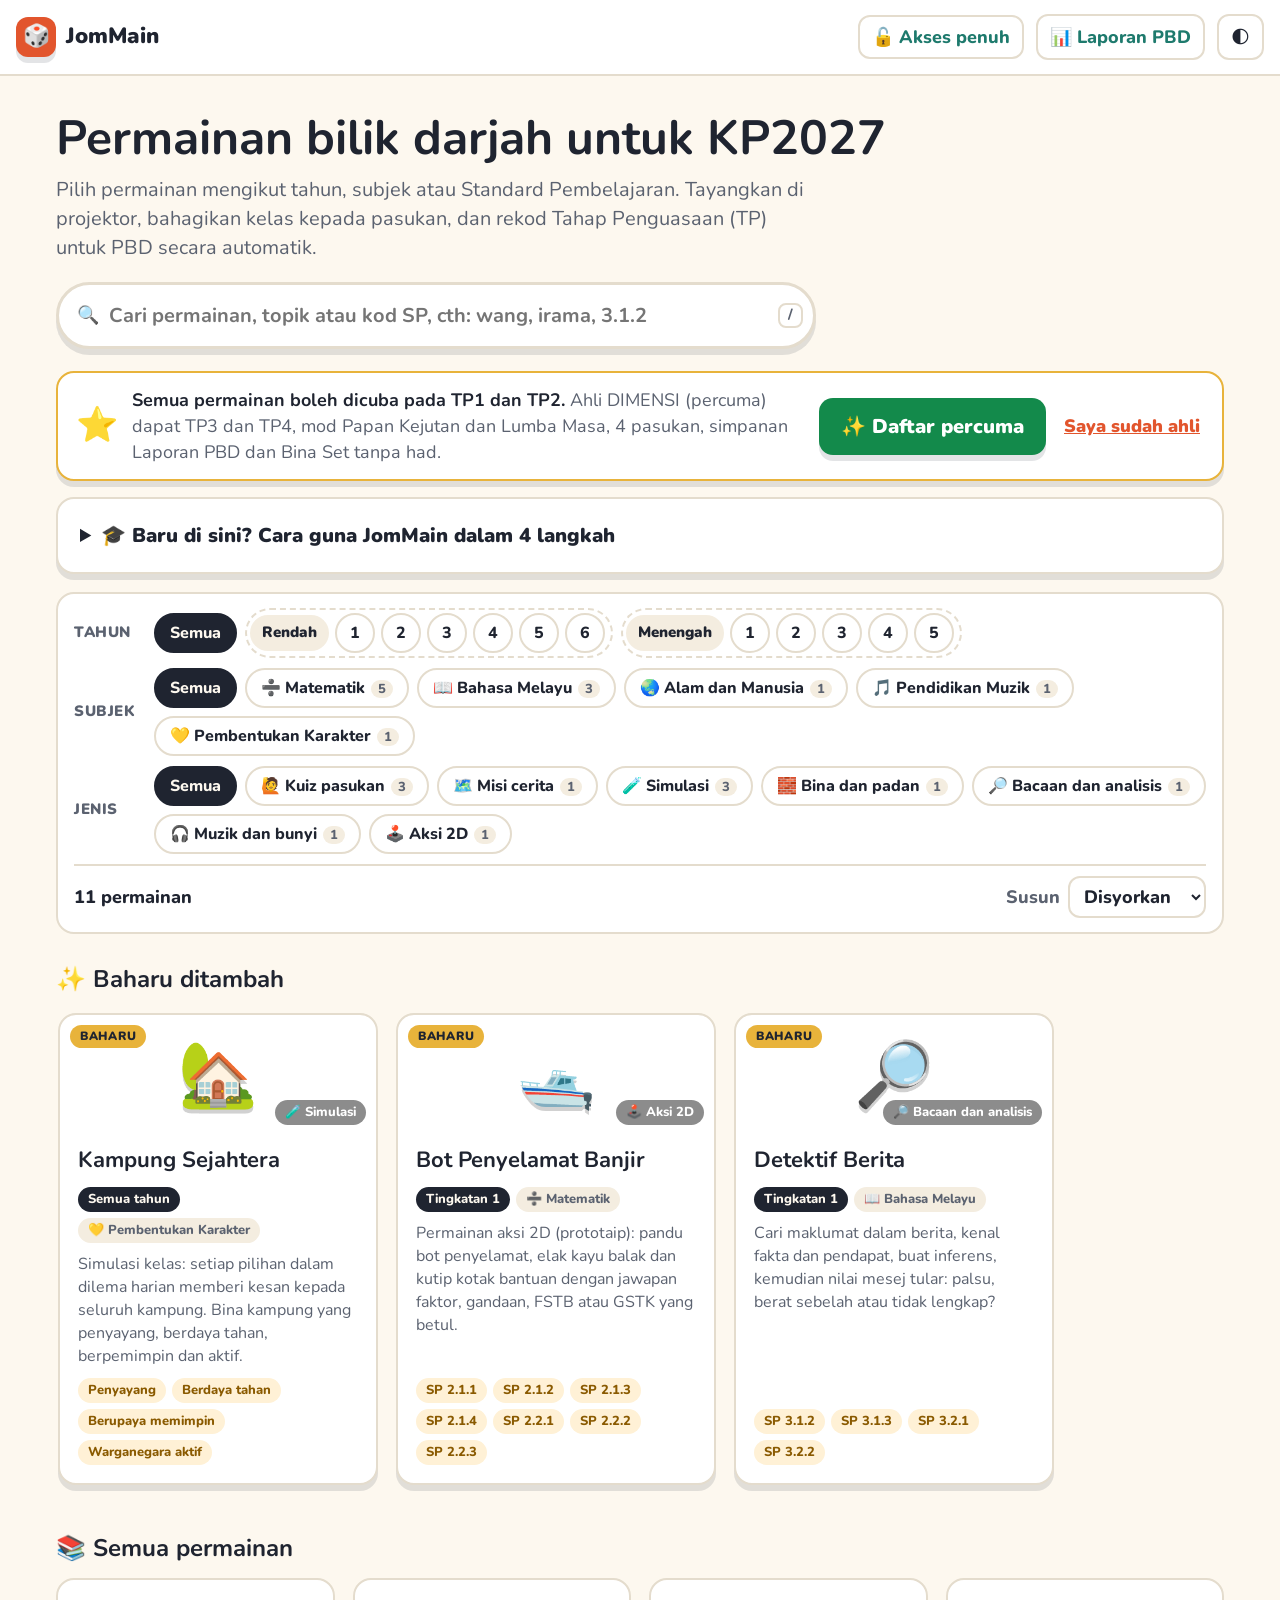
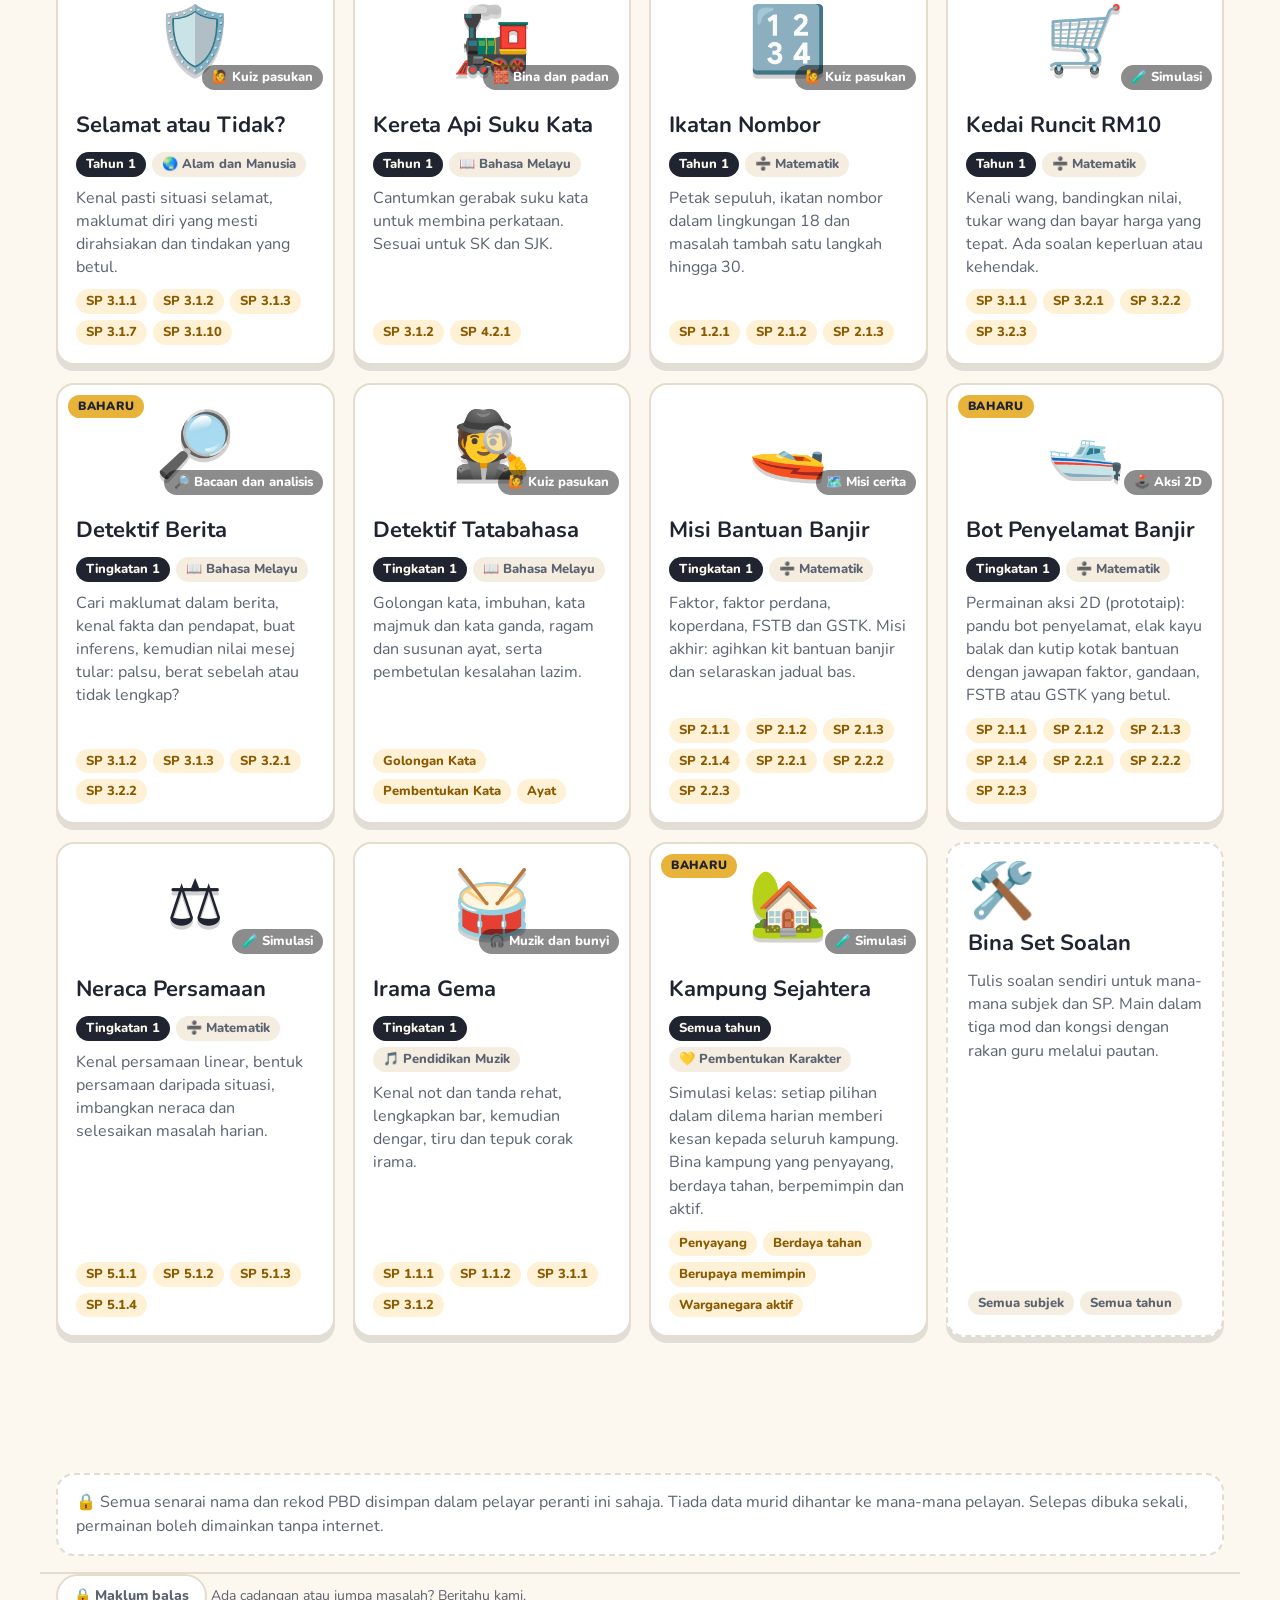
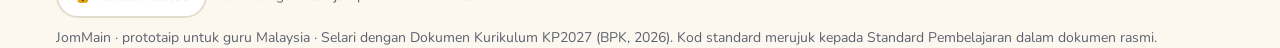
==== commit fd963f0e: "Add members-only feedback form emailed to the developer Co-Authored-By: Claude Opus 5.5 <noreply@ant" ====
--- a/index.html
+++ b/index.html
@@ -82,6 +82,7 @@
   </main>
 
   <footer class="wrap">
+    <p id="fbSlot" style="margin:0 0 10px"></p>
     JomMain · prototaip untuk guru Malaysia · Selari dengan Dokumen Kurikulum KP2027 (BPK, 2026). Kod standard merujuk kepada Standard Pembelajaran dalam dokumen rasmi.
   </footer>
 
@@ -248,6 +249,7 @@
     render();
     memberReady.then(() => {
       document.getElementById('memberSlot').replaceChildren(badge());
+      import('./js/maklum.js').then(({ feedbackButton }) => document.getElementById('fbSlot').replaceChildren(feedbackButton({}), ' Ada cadangan atau jumpa masalah? Beritahu kami.')).catch(() => {});
       const strip = document.getElementById('joinStrip');
       strip.hidden = isMember();
       if (!isMember()) strip.replaceChildren(
--- a/css/app.css
+++ b/css/app.css
@@ -422,3 +422,14 @@
 .form-msg.no { color: var(--no); }
 .tags .spacer { flex: 1; }
 .join-strip .btn, .member-grid .btn, .member-card .btn { text-decoration: none; }
+
+/* Maklum balas form */
+.fb-form { display: grid; gap: 14px; }
+.fb-label { display: grid; gap: 6px; font-weight: 800; }
+.fb-label select, .fb-label textarea { font: inherit; font-weight: 600; border: 2px solid var(--line); border-radius: 12px; padding: 10px 12px; background: var(--surface); color: var(--ink); width: 100%; box-sizing: border-box; }
+.fb-label textarea { resize: vertical; min-height: 120px; }
+.fb-chips { display: flex; flex-wrap: wrap; gap: 8px; }
+.fb-chips .chip { min-height: 40px; padding: 6px 14px; font-size: 16px; }
+.fb-stars { display: flex; gap: 4px; }
+.fb-stars button { border: 0; background: none; font-size: 32px; line-height: 1; color: #e0a800; min-width: 44px; min-height: 44px; cursor: pointer; }
+.fb .note { margin: 0; }
